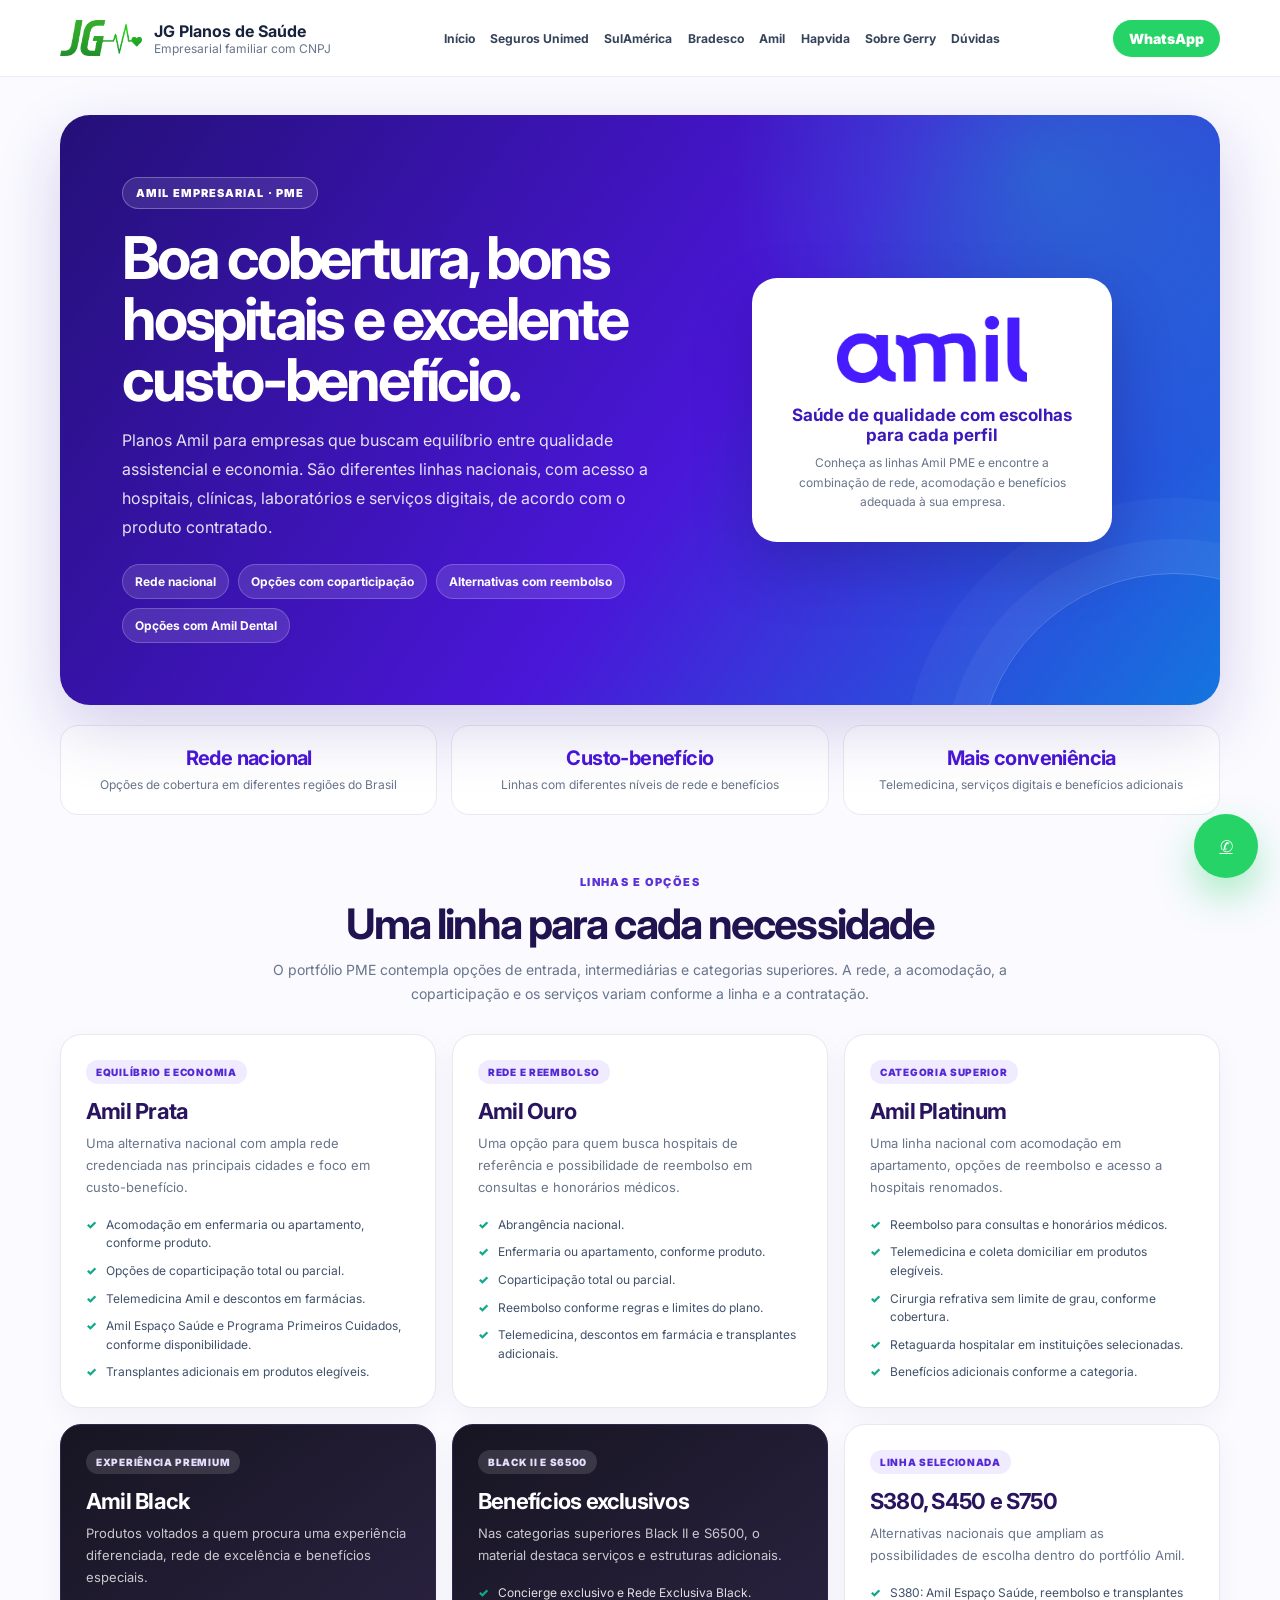
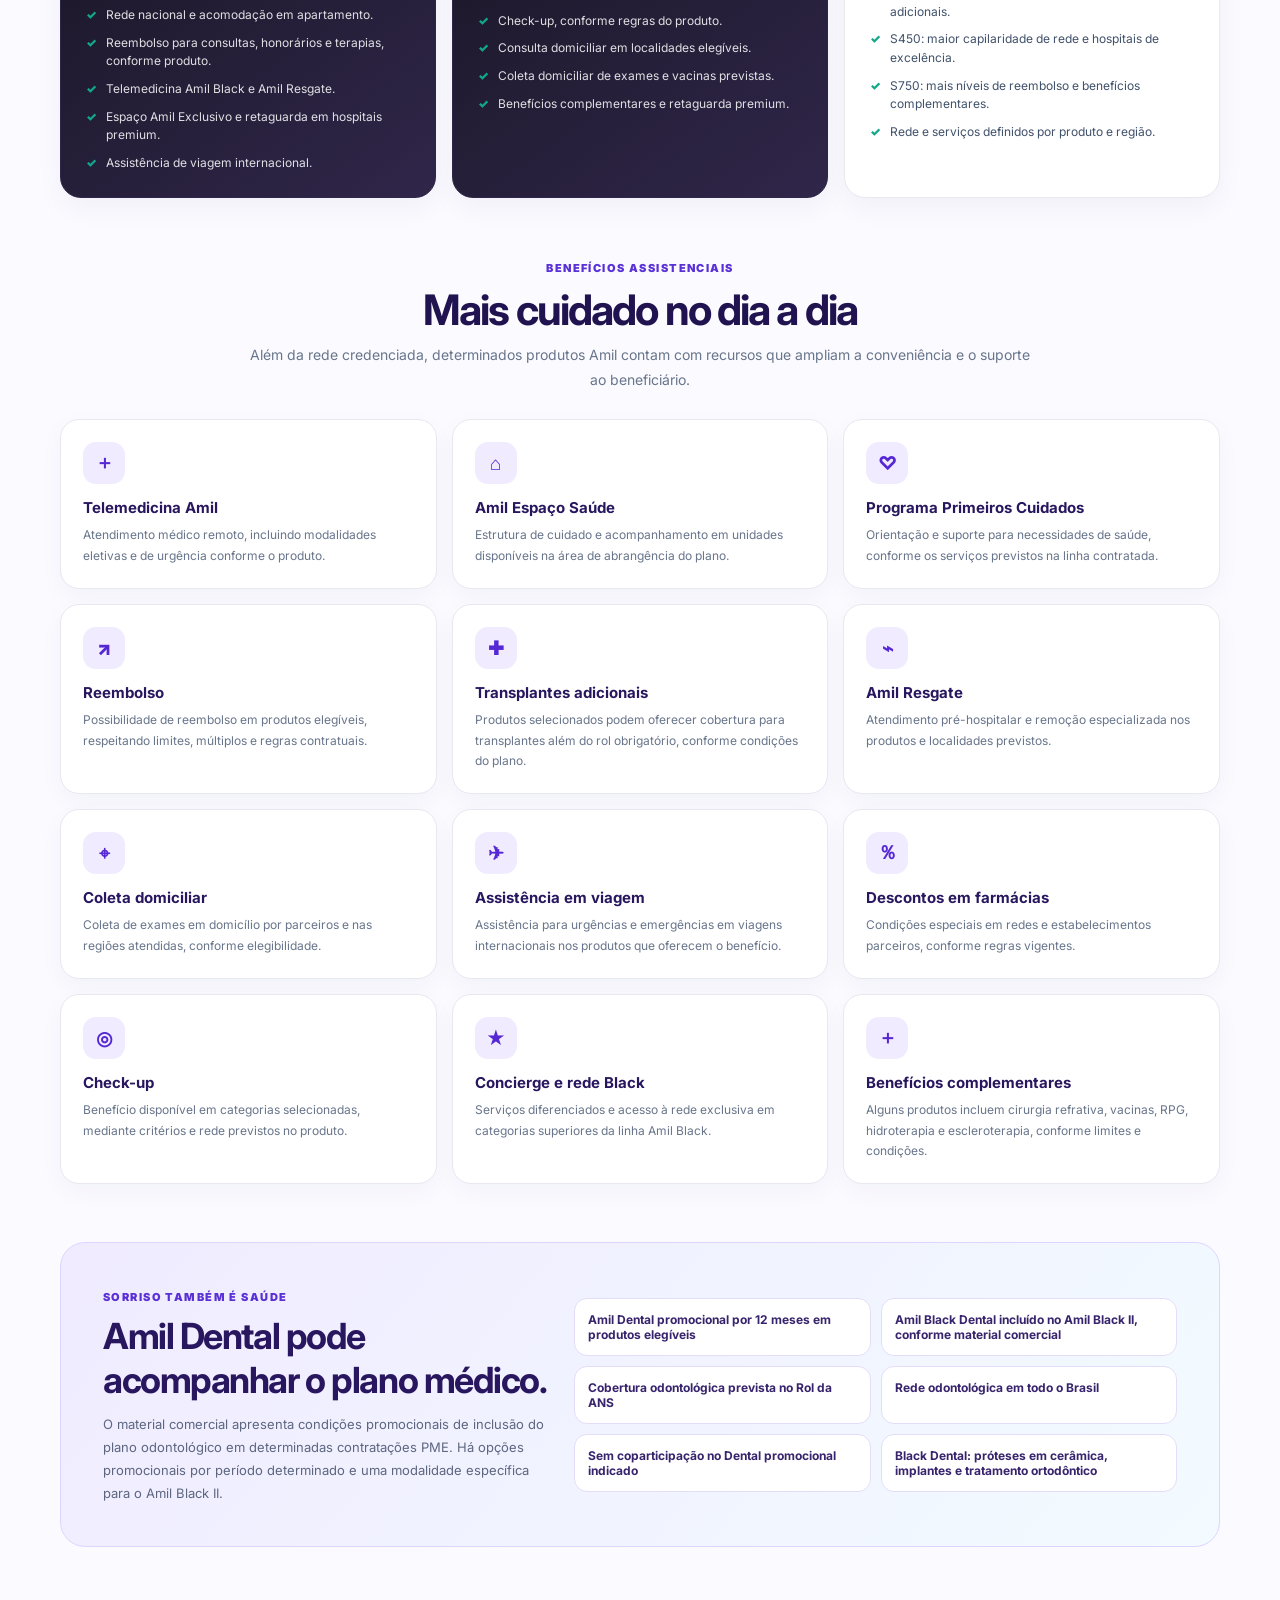
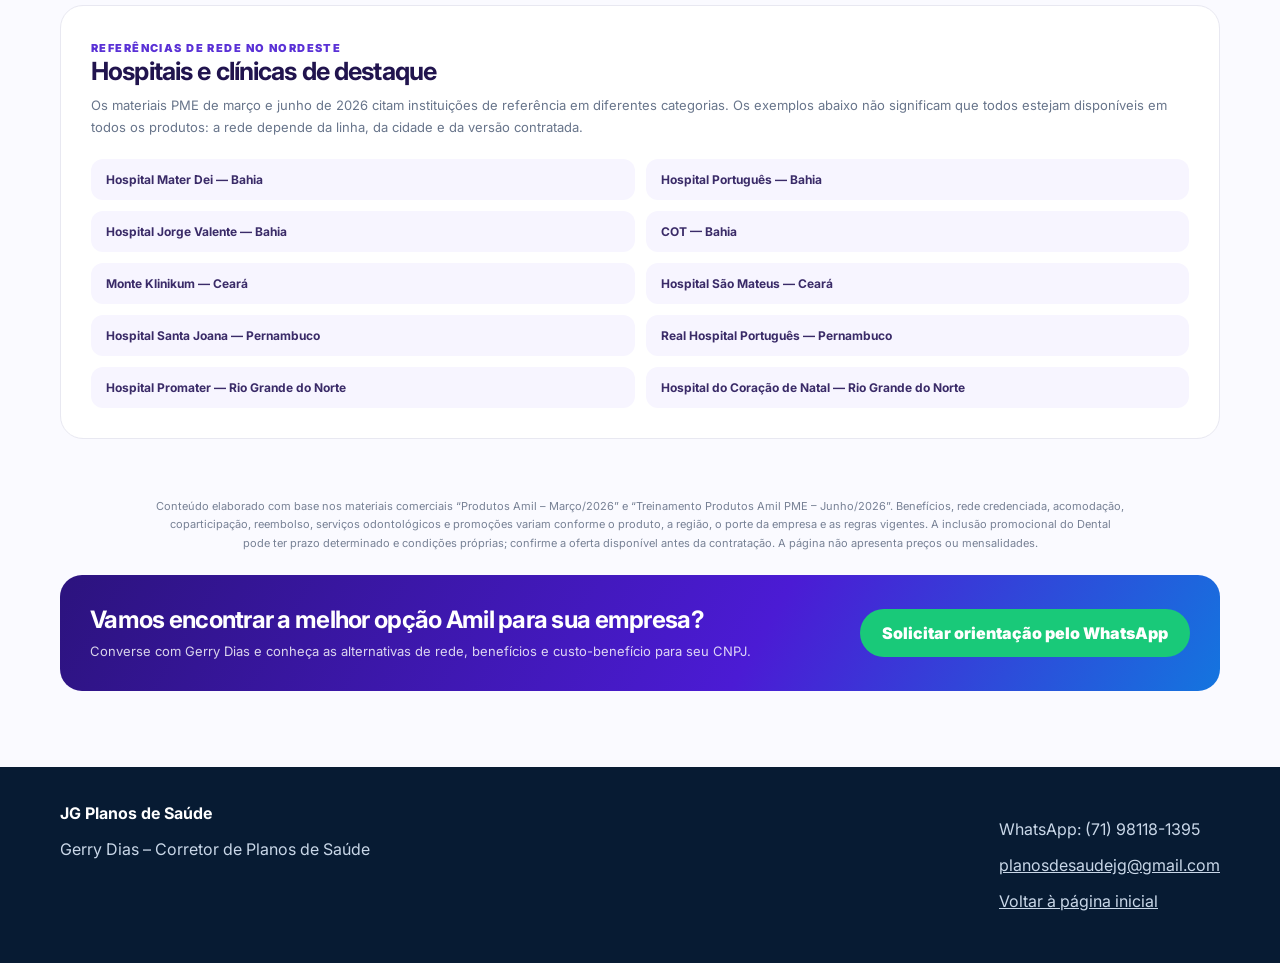
==== amil.html @ fe66cfb5 "Add files via upload" ====
<!DOCTYPE html>
<html lang="pt-BR">
<head>
<meta charset="UTF-8">
<meta name="viewport" content="width=device-width, initial-scale=1.0">
<title>Amil Empresarial | JG Planos de Saúde</title>
<meta name="description" content="Conheça os benefícios dos planos Amil empresariais: rede nacional, custo-benefício, telemedicina, reembolso, Amil Dental e opções para diferentes perfis.">
<link rel="preconnect" href="https://fonts.googleapis.com">
<link rel="preconnect" href="https://fonts.gstatic.com" crossorigin>
<link href="https://fonts.googleapis.com/css2?family=Inter:wght@400;500;600;700;800;900&display=swap" rel="stylesheet">
<link rel="stylesheet" href="style.css">
<link rel="stylesheet" href="hero-hospitais.css">
<link rel="stylesheet" href="responsive.css">
<link rel="stylesheet" href="paginas.css">
<style>
:root{--amil:#4a16d8;--amil2:#6c35ed;--amil-blue:#1475df;--amil-cyan:#10b8c7;--ink:#17233d;--muted:#68758b;--line:#e8e8f1;--soft:#f7f5ff}
body{background:#fafaff;color:var(--ink)}
.amil-page{padding:38px 0 76px}
.amil-wrap{width:min(1160px,calc(100% - 40px));margin:auto}
.amil-hero{position:relative;overflow:hidden;display:grid;grid-template-columns:1.1fr .9fr;gap:32px;align-items:center;padding:clamp(30px,5vw,62px);border-radius:30px;background:radial-gradient(circle at 85% 10%,rgba(16,184,199,.38),transparent 28%),linear-gradient(125deg,#241078 0%,#4a16d8 55%,#1475df 100%);color:#fff;box-shadow:0 24px 65px rgba(54,26,151,.19)}
.amil-hero:after{content:"";position:absolute;width:390px;height:390px;right:-150px;bottom:-260px;border:1px solid rgba(255,255,255,.22);border-radius:50%;box-shadow:0 0 0 34px rgba(255,255,255,.045),0 0 0 75px rgba(255,255,255,.03)}
.amil-kicker{display:inline-flex;padding:8px 13px;border:1px solid rgba(255,255,255,.28);border-radius:99px;background:rgba(255,255,255,.1);font-size:11px;font-weight:900;letter-spacing:.1em;text-transform:uppercase}
.amil-hero h1{max-width:680px;margin:19px 0 16px;color:#fff;font-size:clamp(36px,5vw,59px);line-height:1.03;letter-spacing:-.055em}
.amil-hero p{max-width:620px;margin:0;color:rgba(255,255,255,.87);font-size:16px;line-height:1.8}
.amil-chips{display:flex;flex-wrap:wrap;gap:9px;margin-top:23px}
.amil-chips span{padding:9px 12px;border:1px solid rgba(255,255,255,.2);border-radius:99px;background:rgba(255,255,255,.12);font-size:12px;font-weight:700}
.amil-hero-card{position:relative;z-index:1;max-width:360px;margin:auto;padding:30px;border:1px solid rgba(255,255,255,.55);border-radius:25px;background:#fff;color:var(--ink);box-shadow:0 24px 60px rgba(14,7,58,.22);text-align:center}
.amil-hero-card img{width:190px;height:80px;object-fit:contain}
.amil-hero-card strong{display:block;margin-top:12px;color:#3c18bb;font-size:17px}
.amil-hero-card small{display:block;margin-top:8px;color:var(--muted);font-size:12px;line-height:1.6}
.amil-trust{display:grid;grid-template-columns:repeat(3,1fr);gap:14px;margin:20px 0 55px}
.amil-trust article{padding:20px;border:1px solid var(--line);border-radius:18px;background:#fff;text-align:center}
.amil-trust strong{display:block;color:var(--amil);font-size:20px;letter-spacing:-.03em}
.amil-trust span{display:block;margin-top:6px;color:var(--muted);font-size:12px;line-height:1.5}
.amil-head{text-align:center;max-width:780px;margin:0 auto 27px}
.amil-eyebrow{color:#5a31d6;font-size:11px;font-weight:900;letter-spacing:.13em;text-transform:uppercase}
.amil-head h2{margin:10px 0;color:#20134f;font-size:clamp(28px,4vw,42px);line-height:1.12;letter-spacing:-.045em}
.amil-head p{margin:0;color:var(--muted);font-size:14px;line-height:1.75}
.amil-lines{display:grid;grid-template-columns:repeat(3,minmax(0,1fr));gap:16px;margin-bottom:58px}
.amil-line{padding:25px;border:1px solid var(--line);border-radius:21px;background:#fff;box-shadow:0 10px 28px rgba(35,22,92,.045)}
.amil-line.black{background:linear-gradient(145deg,#171522,#30264a);border-color:#30264a;color:#fff}
.amil-line .tag{display:inline-flex;padding:6px 10px;border-radius:99px;background:#f0ebff;color:#5429d4;font-size:10px;font-weight:900;letter-spacing:.07em;text-transform:uppercase}
.amil-line.black .tag{background:rgba(255,255,255,.13);color:#e6ddff}
.amil-line h3{margin:14px 0 8px;color:#29145f;font-size:22px;letter-spacing:-.035em}
.amil-line.black h3{color:#fff}
.amil-line p{margin:0;color:var(--muted);font-size:13px;line-height:1.7}
.amil-line.black p{color:rgba(255,255,255,.76)}
.amil-line ul{display:grid;gap:9px;margin:18px 0 0;padding:0;list-style:none}
.amil-line li{display:flex;gap:9px;color:#40516a;font-size:12px;line-height:1.55}
.amil-line.black li{color:rgba(255,255,255,.86)}
.amil-line li:before{content:"✓";color:#12a88a;font-weight:900}
.amil-benefits{display:grid;grid-template-columns:repeat(3,minmax(0,1fr));gap:15px;margin:26px 0 58px}
.amil-benefit{padding:22px;border:1px solid var(--line);border-radius:19px;background:#fff;box-shadow:0 8px 24px rgba(35,22,92,.035)}
.amil-icon{display:grid;place-items:center;width:42px;height:42px;margin-bottom:14px;border-radius:13px;background:#f0ebff;color:#5528d4;font-size:19px;font-weight:900}
.amil-benefit h3{margin:0 0 8px;color:#28165e;font-size:15px}
.amil-benefit p{margin:0;color:var(--muted);font-size:12px;line-height:1.7}
.amil-dental{display:grid;grid-template-columns:.85fr 1.15fr;gap:26px;align-items:center;margin:0 0 58px;padding:clamp(25px,4vw,42px);border:1px solid #ded5ff;border-radius:25px;background:linear-gradient(130deg,#f0ebff,#f2fbff)}
.amil-dental h2{margin:9px 0 11px;color:#28165e;font-size:clamp(26px,3.5vw,36px);letter-spacing:-.04em}
.amil-dental p{margin:0;color:#5d6680;font-size:13px;line-height:1.75}
.amil-dental-list{display:grid;grid-template-columns:repeat(2,minmax(0,1fr));gap:10px}
.amil-dental-list span{padding:13px;border:1px solid #e4ddfa;border-radius:13px;background:#fff;color:#38246d;font-size:12px;font-weight:700}
.amil-network{padding:30px;border:1px solid var(--line);border-radius:23px;background:#fff;margin-bottom:58px}
.amil-network h2{margin:0 0 8px;color:#21144e;font-size:25px;letter-spacing:-.035em}
.amil-network>p{margin:0 0 20px;color:var(--muted);font-size:13px;line-height:1.7}
.amil-hospitals{display:grid;grid-template-columns:repeat(2,minmax(0,1fr));gap:11px}
.amil-hospitals span{padding:13px 15px;border-radius:12px;background:#f7f5ff;color:#3a2b68;font-size:12px;font-weight:700}
.amil-note{max-width:970px;margin:0 auto 22px;color:#778195;font-size:11px;line-height:1.7;text-align:center}
.amil-cta{display:flex;align-items:center;justify-content:space-between;gap:22px;padding:30px;border-radius:22px;background:linear-gradient(120deg,#2c137e,#4b1bd4 60%,#1475df);color:#fff}
.amil-cta h2{margin:0 0 7px;color:#fff;font-size:24px;letter-spacing:-.03em}
.amil-cta p{margin:0;color:rgba(255,255,255,.82);font-size:13px;line-height:1.6}
.amil-cta .btn{flex:0 0 auto;background:#19c979;color:#fff}
@media(max-width:850px){.amil-hero,.amil-dental{grid-template-columns:1fr}.amil-lines{grid-template-columns:1fr 1fr}.amil-benefits{grid-template-columns:1fr 1fr}}
@media(max-width:600px){.amil-page{padding-top:22px}.amil-wrap{width:calc(100% - 28px)}.amil-hero{padding:27px 21px;border-radius:23px}.amil-hero p{font-size:14px}.amil-hero-card{padding:23px}.amil-trust{gap:8px;margin-bottom:42px}.amil-trust article{padding:14px 8px}.amil-trust strong{font-size:16px}.amil-trust span{font-size:10px}.amil-lines,.amil-benefits{grid-template-columns:1fr}.amil-line{padding:22px}.amil-dental-list,.amil-hospitals{grid-template-columns:1fr}.amil-network{padding:22px}.amil-cta{align-items:flex-start;flex-direction:column;padding:24px}.amil-cta .btn{width:100%}}
</style>
</head>
<body>
<header class="topbar"><div class="container nav">
<a class="brand" href="index.html" aria-label="JG Planos de Saúde"><img class="brand-logo-img" src="imagens/logo-jg-header.png" alt="Logomarca JG Planos de Saúde"><span><strong>JG Planos de Saúde</strong><small>Empresarial familiar com CNPJ</small></span></a>
<nav class="menu" aria-label="Menu principal"><a href="index.html">Início</a><a href="unimed.html">Seguros Unimed</a><a href="sulamerica.html">SulAmérica</a><a href="bradesco.html">Bradesco</a><a href="amil.html">Amil</a><a href="hapvida.html">Hapvida</a><a href="sobre.html">Sobre Gerry</a><a href="faq.html">Dúvidas</a>
</nav>
<a class="btn btn-whatsapp btn-small" href="https://wa.me/5571981181395?text=Ol%C3%A1%2C%20Gerry!%20Quero%20conhecer%20os%20planos%20Amil." target="_blank" rel="noopener">WhatsApp</a>
</div></header>

<main class="amil-page"><div class="amil-wrap">
<section class="amil-hero">
<div><span class="amil-kicker">Amil Empresarial · PME</span>
<h1>Boa cobertura, bons hospitais e excelente custo-benefício.</h1>
<p>Planos Amil para empresas que buscam equilíbrio entre qualidade assistencial e economia. São diferentes linhas nacionais, com acesso a hospitais, clínicas, laboratórios e serviços digitais, de acordo com o produto contratado.</p>
<div class="amil-chips"><span>Rede nacional</span><span>Opções com coparticipação</span><span>Alternativas com reembolso</span><span>Opções com Amil Dental</span></div></div>
<div class="amil-hero-card"><img src="imagens/amil.png" alt="Amil"><strong>Saúde de qualidade com escolhas para cada perfil</strong><small>Conheça as linhas Amil PME e encontre a combinação de rede, acomodação e benefícios adequada à sua empresa.</small></div>
</section>

<section class="amil-trust" aria-label="Diferenciais Amil">
<article><strong>Rede nacional</strong><span>Opções de cobertura em diferentes regiões do Brasil</span></article>
<article><strong>Custo-benefício</strong><span>Linhas com diferentes níveis de rede e benefícios</span></article>
<article><strong>Mais conveniência</strong><span>Telemedicina, serviços digitais e benefícios adicionais</span></article>
</section>

<section><div class="amil-head"><span class="amil-eyebrow">Linhas e opções</span><h2>Uma linha para cada necessidade</h2><p>O portfólio PME contempla opções de entrada, intermediárias e categorias superiores. A rede, a acomodação, a coparticipação e os serviços variam conforme a linha e a contratação.</p></div>
<div class="amil-lines">
<article class="amil-line"><span class="tag">Equilíbrio e economia</span><h3>Amil Prata</h3><p>Uma alternativa nacional com ampla rede credenciada nas principais cidades e foco em custo-benefício.</p><ul><li>Acomodação em enfermaria ou apartamento, conforme produto.</li><li>Opções de coparticipação total ou parcial.</li><li>Telemedicina Amil e descontos em farmácias.</li><li>Amil Espaço Saúde e Programa Primeiros Cuidados, conforme disponibilidade.</li><li>Transplantes adicionais em produtos elegíveis.</li></ul></article>
<article class="amil-line"><span class="tag">Rede e reembolso</span><h3>Amil Ouro</h3><p>Uma opção para quem busca hospitais de referência e possibilidade de reembolso em consultas e honorários médicos.</p><ul><li>Abrangência nacional.</li><li>Enfermaria ou apartamento, conforme produto.</li><li>Coparticipação total ou parcial.</li><li>Reembolso conforme regras e limites do plano.</li><li>Telemedicina, descontos em farmácia e transplantes adicionais.</li></ul></article>
<article class="amil-line"><span class="tag">Categoria superior</span><h3>Amil Platinum</h3><p>Uma linha nacional com acomodação em apartamento, opções de reembolso e acesso a hospitais renomados.</p><ul><li>Reembolso para consultas e honorários médicos.</li><li>Telemedicina e coleta domiciliar em produtos elegíveis.</li><li>Cirurgia refrativa sem limite de grau, conforme cobertura.</li><li>Retaguarda hospitalar em instituições selecionadas.</li><li>Benefícios adicionais conforme a categoria.</li></ul></article>
<article class="amil-line black"><span class="tag">Experiência premium</span><h3>Amil Black</h3><p>Produtos voltados a quem procura uma experiência diferenciada, rede de excelência e benefícios especiais.</p><ul><li>Rede nacional e acomodação em apartamento.</li><li>Reembolso para consultas, honorários e terapias, conforme produto.</li><li>Telemedicina Amil Black e Amil Resgate.</li><li>Espaço Amil Exclusivo e retaguarda em hospitais premium.</li><li>Assistência de viagem internacional.</li></ul></article>
<article class="amil-line black"><span class="tag">Black II e S6500</span><h3>Benefícios exclusivos</h3><p>Nas categorias superiores Black II e S6500, o material destaca serviços e estruturas adicionais.</p><ul><li>Concierge exclusivo e Rede Exclusiva Black.</li><li>Check-up, conforme regras do produto.</li><li>Consulta domiciliar em localidades elegíveis.</li><li>Coleta domiciliar de exames e vacinas previstas.</li><li>Benefícios complementares e retaguarda premium.</li></ul></article>
<article class="amil-line"><span class="tag">Linha selecionada</span><h3>S380, S450 e S750</h3><p>Alternativas nacionais que ampliam as possibilidades de escolha dentro do portfólio Amil.</p><ul><li>S380: Amil Espaço Saúde, reembolso e transplantes adicionais.</li><li>S450: maior capilaridade de rede e hospitais de excelência.</li><li>S750: mais níveis de reembolso e benefícios complementares.</li><li>Rede e serviços definidos por produto e região.</li></ul></article>
</div></section>

<section><div class="amil-head"><span class="amil-eyebrow">Benefícios assistenciais</span><h2>Mais cuidado no dia a dia</h2><p>Além da rede credenciada, determinados produtos Amil contam com recursos que ampliam a conveniência e o suporte ao beneficiário.</p></div>
<div class="amil-benefits">
<article class="amil-benefit"><div class="amil-icon">＋</div><h3>Telemedicina Amil</h3><p>Atendimento médico remoto, incluindo modalidades eletivas e de urgência conforme o produto.</p></article>
<article class="amil-benefit"><div class="amil-icon">⌂</div><h3>Amil Espaço Saúde</h3><p>Estrutura de cuidado e acompanhamento em unidades disponíveis na área de abrangência do plano.</p></article>
<article class="amil-benefit"><div class="amil-icon">♡</div><h3>Programa Primeiros Cuidados</h3><p>Orientação e suporte para necessidades de saúde, conforme os serviços previstos na linha contratada.</p></article>
<article class="amil-benefit"><div class="amil-icon">↗</div><h3>Reembolso</h3><p>Possibilidade de reembolso em produtos elegíveis, respeitando limites, múltiplos e regras contratuais.</p></article>
<article class="amil-benefit"><div class="amil-icon">✚</div><h3>Transplantes adicionais</h3><p>Produtos selecionados podem oferecer cobertura para transplantes além do rol obrigatório, conforme condições do plano.</p></article>
<article class="amil-benefit"><div class="amil-icon">⌁</div><h3>Amil Resgate</h3><p>Atendimento pré-hospitalar e remoção especializada nos produtos e localidades previstos.</p></article>
<article class="amil-benefit"><div class="amil-icon">⌖</div><h3>Coleta domiciliar</h3><p>Coleta de exames em domicílio por parceiros e nas regiões atendidas, conforme elegibilidade.</p></article>
<article class="amil-benefit"><div class="amil-icon">✈</div><h3>Assistência em viagem</h3><p>Assistência para urgências e emergências em viagens internacionais nos produtos que oferecem o benefício.</p></article>
<article class="amil-benefit"><div class="amil-icon">％</div><h3>Descontos em farmácias</h3><p>Condições especiais em redes e estabelecimentos parceiros, conforme regras vigentes.</p></article>
<article class="amil-benefit"><div class="amil-icon">◎</div><h3>Check-up</h3><p>Benefício disponível em categorias selecionadas, mediante critérios e rede previstos no produto.</p></article>
<article class="amil-benefit"><div class="amil-icon">★</div><h3>Concierge e rede Black</h3><p>Serviços diferenciados e acesso à rede exclusiva em categorias superiores da linha Amil Black.</p></article>
<article class="amil-benefit"><div class="amil-icon">＋</div><h3>Benefícios complementares</h3><p>Alguns produtos incluem cirurgia refrativa, vacinas, RPG, hidroterapia e escleroterapia, conforme limites e condições.</p></article>
</div></section>

<section class="amil-dental">
<div><span class="amil-eyebrow">Sorriso também é saúde</span><h2>Amil Dental pode acompanhar o plano médico.</h2><p>O material comercial apresenta condições promocionais de inclusão do plano odontológico em determinadas contratações PME. Há opções promocionais por período determinado e uma modalidade específica para o Amil Black II.</p></div>
<div class="amil-dental-list"><span>Amil Dental promocional por 12 meses em produtos elegíveis</span><span>Amil Black Dental incluído no Amil Black II, conforme material comercial</span><span>Cobertura odontológica prevista no Rol da ANS</span><span>Rede odontológica em todo o Brasil</span><span>Sem coparticipação no Dental promocional indicado</span><span>Black Dental: próteses em cerâmica, implantes e tratamento ortodôntico</span></div>
</section>

<section class="amil-network">
<span class="amil-eyebrow">Referências de rede no Nordeste</span><h2>Hospitais e clínicas de destaque</h2>
<p>Os materiais PME de março e junho de 2026 citam instituições de referência em diferentes categorias. Os exemplos abaixo não significam que todos estejam disponíveis em todos os produtos: a rede depende da linha, da cidade e da versão contratada.</p>
<div class="amil-hospitals">
<span>Hospital Mater Dei — Bahia</span><span>Hospital Português — Bahia</span>
<span>Hospital Jorge Valente — Bahia</span><span>COT — Bahia</span>
<span>Monte Klinikum — Ceará</span><span>Hospital São Mateus — Ceará</span>
<span>Hospital Santa Joana — Pernambuco</span><span>Real Hospital Português — Pernambuco</span>
<span>Hospital Promater — Rio Grande do Norte</span><span>Hospital do Coração de Natal — Rio Grande do Norte</span>
</div>
</section>

<p class="amil-note">Conteúdo elaborado com base nos materiais comerciais “Produtos Amil – Março/2026” e “Treinamento Produtos Amil PME – Junho/2026”. Benefícios, rede credenciada, acomodação, coparticipação, reembolso, serviços odontológicos e promoções variam conforme o produto, a região, o porte da empresa e as regras vigentes. A inclusão promocional do Dental pode ter prazo determinado e condições próprias; confirme a oferta disponível antes da contratação. A página não apresenta preços ou mensalidades.</p>

<section class="amil-cta"><div><h2>Vamos encontrar a melhor opção Amil para sua empresa?</h2><p>Converse com Gerry Dias e conheça as alternativas de rede, benefícios e custo-benefício para seu CNPJ.</p></div><a class="btn" href="https://wa.me/5571981181395?text=Ol%C3%A1%2C%20Gerry!%20Quero%20conhecer%20os%20benef%C3%ADcios%20dos%20planos%20Amil%20para%20minha%20empresa." target="_blank" rel="noopener">Solicitar orientação pelo WhatsApp</a></section>
</div></main>

<footer class="footer"><div class="container footer-grid"><div><strong>JG Planos de Saúde</strong><p>Gerry Dias – Corretor de Planos de Saúde</p></div><div><p>WhatsApp: (71) 98118-1395</p><p><a href="mailto:planosdesaudejg@gmail.com">planosdesaudejg@gmail.com</a></p><p><a href="index.html">Voltar à página inicial</a></p></div></div></footer>
<a class="floating-whatsapp" href="https://wa.me/5571981181395?text=Ol%C3%A1%2C%20Gerry!%20Quero%20conhecer%20os%20planos%20Amil." aria-label="Abrir conversa no WhatsApp"><span aria-hidden="true">✆</span></a>
</body></html>
---- style.css ----
:root{--blue:#0f4c81;--blue-dark:#07315f;--green:#25d366;--text:#102033;--muted:#627086;--soft:#f3f8fd;--gold:#d59a2a;--border:#e6edf5;--shadow:0 20px 60px rgba(9,37,71,.12)}*{box-sizing:border-box}html{scroll-behavior:smooth}body{margin:0;font-family:Inter,Arial,sans-serif;color:var(--text);background:#fff}a{color:inherit}.container{width:min(1160px,92%);margin:auto}.topbar{position:sticky;top:0;background:rgba(255,255,255,.92);backdrop-filter:blur(14px);border-bottom:1px solid var(--border);z-index:20}.nav{height:76px;display:flex;align-items:center;justify-content:space-between;gap:24px}.brand{display:flex;align-items:center;gap:12px;text-decoration:none}.brand-logo{width:44px;height:44px;border-radius:14px;background:linear-gradient(135deg,var(--blue),#1b75bb);color:white;display:grid;place-items:center;font-weight:900}.brand small{display:block;color:var(--muted);font-size:12px}.menu{display:flex;gap:22px}.menu a{text-decoration:none;color:#35445a;font-weight:700;font-size:14px}.btn{display:inline-flex;align-items:center;justify-content:center;border-radius:999px;padding:14px 22px;text-decoration:none;font-weight:900;border:0;cursor:pointer;transition:.2s}.btn:hover{transform:translateY(-2px)}.btn-small{padding:10px 16px;font-size:14px}.btn-primary{background:linear-gradient(135deg,#17b765,#0c9e54);color:white;box-shadow:0 16px 34px rgba(23,183,101,.22)}.btn-whatsapp{background:var(--green);color:#fff}.btn-outline{border:1px solid #cbd8e6;background:#fff;color:var(--blue-dark)}.btn-outline-dark{border:1px solid #cbd8e6;background:#fff;color:var(--blue-dark)}.btn-full{width:100%}.hero{position:relative;overflow:hidden;background:radial-gradient(circle at 80% 22%,rgba(15,76,129,.10),transparent 30%),radial-gradient(circle at 80% 80%,rgba(37,211,102,.10),transparent 30%),linear-gradient(135deg,#fff 0%,#f7fbff 54%,#eef7ff 100%)}.hero:after{content:"";position:absolute;right:-140px;bottom:-170px;width:520px;height:520px;border-radius:50%;background:rgba(15,76,129,.08)}.hero-grid{position:relative;z-index:2;min-height:650px;display:grid;grid-template-columns:1.05fr .95fr;align-items:center;gap:54px;padding:72px 0}.tag{display:inline-flex;padding:9px 14px;border-radius:999px;background:#eaf4ff;color:var(--blue);font-weight:900;font-size:13px;letter-spacing:.02em}.tag.light{background:#fff4d8;color:#8b5c00}.hero h1{font-size:clamp(44px,6vw,78px);line-height:.98;letter-spacing:-.06em;margin:22px 0;color:#071b33}.hero p{font-size:20px;line-height:1.7;color:#46566d;max-width:620px;margin:0 0 28px}.hero-actions{display:flex;gap:14px;flex-wrap:wrap}.proof-row{display:flex;flex-wrap:wrap;gap:10px;margin-top:28px}.proof-row span{background:#fff;border:1px solid var(--border);border-radius:999px;padding:9px 13px;font-size:13px;font-weight:800;color:#324056;box-shadow:0 10px 22px rgba(9,37,71,.05)}.hero-visual{position:relative;min-height:550px}.shape-one{position:absolute;inset:36px 10px 20px 40px;border-radius:48px;background:linear-gradient(135deg,#dff0ff,#fff);box-shadow:var(--shadow)}.photo-frame{position:absolute;right:34px;bottom:0;width:min(440px,88%);height:540px;border-radius:44px 44px 22px 22px;overflow:hidden;background:#edf4fb;border:8px solid #fff;box-shadow:0 32px 80px rgba(9,37,71,.18)}.photo-frame img{width:100%;height:100%;object-fit:cover;object-position:50% 10%;transform:scale(1.06)}.floating-card{position:absolute;background:#fff;border:1px solid var(--border);box-shadow:0 18px 44px rgba(9,37,71,.14);border-radius:999px;padding:12px 17px;font-weight:900;color:#0b376d}.card-a{right:0;top:115px}.card-b{left:24px;bottom:82px;background:#fff7df;color:#815800}.section-padding{padding:86px 0}.quote-section{padding:56px 0;background:#fff}.quote-card{display:grid;grid-template-columns:1fr .9fr;gap:40px;align-items:start;background:linear-gradient(135deg,#0f4c81,#07315f);border-radius:34px;padding:42px;box-shadow:var(--shadow);color:#fff}.quote-copy h2{font-size:clamp(32px,4vw,52px);line-height:1.05;margin:18px 0}.quote-copy p{color:#e8f2ff;font-size:17px;line-height:1.7}.logo-strip{display:grid;grid-template-columns:repeat(5,1fr);gap:10px;margin:24px 0}.logo-strip img{height:62px;width:100%;object-fit:contain;background:#fff;border-radius:16px;padding:10px}.privacy{font-size:14px!important}.form-box{background:#fff;color:var(--text);padding:28px;border-radius:26px;display:grid;gap:15px;box-shadow:0 18px 50px rgba(0,0,0,.12)}.form-box h3{margin:0 0 4px;font-size:23px}.form-box label{display:grid;gap:7px;font-weight:800;font-size:14px}.form-box small{color:#7b8798;font-weight:600}.form-box input,.form-box select,.form-box textarea{width:100%;border:1px solid #dbe4ef;border-radius:14px;padding:14px 14px;font:inherit;font-size:15px;outline:none;background:#fff}.form-box input:focus,.form-box select:focus,.form-box textarea:focus{border-color:var(--blue);box-shadow:0 0 0 4px rgba(15,76,129,.08)}.radio-group{border:1px solid #dbe4ef;border-radius:16px;padding:14px;display:flex;gap:18px;flex-wrap:wrap}.radio-group legend{font-weight:900;font-size:14px;padding:0 4px}.radio-group label{display:flex;align-items:center;gap:8px}.radio-group input{width:auto}.conditional{display:none}.conditional.active{display:block}.field-note{margin:0;color:var(--muted);font-size:13px;line-height:1.5}.alert-box{border:1px solid #cfe6ff;background:#f3f9ff;border-radius:16px;padding:15px}.alert-box p{margin:8px 0;color:#46566d}.alert-box ul{margin:8px 0 0;padding-left:20px;color:#46566d;line-height:1.55}.section-label{display:inline-flex;align-items:center;padding:8px 13px;border-radius:999px;background:#eaf4ff;color:var(--blue);font-weight:900;font-size:13px}.benefits h2,.operators h2,.about h2,.testimonials h2,.faq h2{font-size:clamp(32px,4vw,52px);line-height:1.08;margin:18px 0 28px;letter-spacing:-.04em}.benefits{text-align:center;background:#f8fbff}.cards-grid{display:grid;gap:22px}.cards-grid.four{grid-template-columns:repeat(4,1fr)}.cards-grid article{background:#fff;border:1px solid var(--border);border-radius:24px;padding:26px;text-align:left;box-shadow:0 12px 32px rgba(9,37,71,.06)}.cards-grid span{font-size:30px}.cards-grid h3{margin:18px 0 8px}.cards-grid p{color:var(--muted);line-height:1.65}.operators{text-align:center}.intro{max-width:900px;margin:0 auto 34px;color:var(--muted);font-size:17px;line-height:1.75}.operator-grid{display:grid;grid-template-columns:repeat(2,1fr);gap:22px;text-align:left}.operator-card{background:#fff;border:1px solid var(--border);border-radius:26px;padding:26px;box-shadow:0 14px 36px rgba(9,37,71,.07);position:relative;overflow:hidden}.operator-card:before{content:"";position:absolute;top:0;left:0;width:100%;height:5px;background:linear-gradient(90deg,#0fad63,#0f4c81)}.operator-card.premium:before{background:linear-gradient(90deg,#0f4c81,#092440)}.operator-card.economy:before{background:linear-gradient(90deg,#0fad63,#f0aa2a)}.op-head{display:flex;align-items:center;justify-content:space-between;gap:16px;margin-bottom:18px}.op-head img{height:54px;max-width:178px;object-fit:contain}.op-head strong{background:#eef7ff;color:#0b376d;border-radius:999px;padding:8px 12px;font-size:13px;white-space:nowrap}.operator-card h3{font-size:26px;margin:0 0 10px}.operator-card p{color:var(--muted);line-height:1.65}.operator-card ul{list-style:none;padding:0;margin:18px 0;display:grid;gap:9px}.operator-card li{background:#f8fafc;border:1px solid #e9eef6;border-radius:14px;padding:11px 13px;font-weight:800}.operator-card li:before{content:"🏥 ";}.operator-card a{display:flex;justify-content:center;text-align:center;text-decoration:none;background:#12a85b;color:#fff;border-radius:14px;padding:14px;font-weight:900}.analysis-box{margin-top:28px;border-radius:28px;background:linear-gradient(135deg,#08315e,#0f4c81);color:#fff;padding:30px;display:flex;align-items:center;justify-content:space-between;gap:30px;text-align:left}.analysis-box h3{font-size:30px;margin:0 0 10px}.analysis-box p{color:#dfeeff;margin:0;line-height:1.7}.about{background:#f8fbff}.about-grid{display:grid;grid-template-columns:.9fr 1.1fr;gap:50px;align-items:center}.about-photo{height:540px;border-radius:34px;overflow:hidden;box-shadow:var(--shadow);border:8px solid #fff}.about-photo img{width:100%;height:100%;object-fit:cover;object-position:50% 12%}.about-text p{font-size:18px;line-height:1.75;color:var(--muted)}.check-list{display:grid;gap:10px;margin-top:20px}.check-list span{background:#fff;border:1px solid var(--border);border-radius:14px;padding:13px;font-weight:900}.testimonials{text-align:center}.testimonial-grid{display:grid;grid-template-columns:repeat(3,1fr);gap:22px;text-align:left}.testimonial{background:#fff;border:1px solid var(--border);border-radius:26px;padding:24px;box-shadow:0 14px 36px rgba(9,37,71,.07);display:flex;flex-direction:column;gap:14px}.person{display:flex;gap:14px;align-items:center;border-bottom:1px solid #eef3f8;padding-bottom:14px}.person img{width:76px;height:76px;border-radius:50%;object-fit:cover;box-shadow:0 10px 24px rgba(9,37,71,.14)}.person strong{display:block}.person span,.person small{display:block;color:var(--muted);font-size:13px;margin-top:4px}.testimonial p{line-height:1.72;color:#344158;margin:0}.caption{color:#7b8798}.reference-box{margin-top:28px;background:#f8fbff;border:1px solid var(--border);border-radius:24px;padding:24px;display:flex;align-items:center;justify-content:space-between;gap:24px;text-align:left}.reference-box p{margin:8px 0 0;color:var(--muted);line-height:1.65}.faq{background:#f8fbff;text-align:center}.faq-grid{display:grid;grid-template-columns:repeat(2,1fr);gap:16px;text-align:left}.faq details{background:#fff;border:1px solid var(--border);border-radius:18px;padding:18px;box-shadow:0 10px 24px rgba(9,37,71,.05)}.faq summary{cursor:pointer;font-weight:900}.faq p{color:var(--muted);line-height:1.65}.footer{background:#071b33;color:#fff;padding:36px 0}.footer-grid{display:flex;justify-content:space-between;gap:20px}.footer p{color:#c9d7e8}.floating-whatsapp{position:fixed;right:22px;bottom:22px;width:64px;height:64px;border-radius:50%;background:#25d366;color:#fff;display:grid;place-items:center;box-shadow:0 18px 38px rgba(37,211,102,.38);z-index:30;animation:pulse 2.6s infinite}.floating-whatsapp svg{width:36px;height:36px}@keyframes pulse{0%,100%{box-shadow:0 18px 38px rgba(37,211,102,.38)}50%{box-shadow:0 18px 38px rgba(37,211,102,.38),0 0 0 12px rgba(37,211,102,.12)}}@media(max-width:980px){.menu{display:none}.hero-grid,.quote-card,.about-grid{grid-template-columns:1fr}.hero-grid{padding:54px 0}.hero-visual{min-height:470px}.photo-frame{left:50%;right:auto;transform:translateX(-50%);height:450px}.cards-grid.four,.testimonial-grid{grid-template-columns:repeat(2,1fr)}.operator-grid{grid-template-columns:1fr}.quote-card{padding:30px}.logo-strip{grid-template-columns:repeat(3,1fr)}}@media(max-width:640px){.nav{height:68px}.brand small,.btn-small{display:none}.hero h1{font-size:40px}.hero p{font-size:17px}.hero-actions .btn{width:100%}.hero-visual{min-height:400px}.photo-frame{height:390px;width:92%;border-radius:30px}.floating-card{display:none}.cards-grid.four,.testimonial-grid,.faq-grid{grid-template-columns:1fr}.logo-strip{grid-template-columns:repeat(2,1fr)}.op-head{align-items:flex-start;flex-direction:column}.analysis-box,.reference-box,.footer-grid{display:block}.analysis-box .btn,.reference-box .btn{width:100%;margin-top:18px}.quote-card{border-radius:24px;padding:22px}.section-padding{padding:64px 0}.about-photo{height:420px}.floating-whatsapp{right:14px;bottom:14px;width:58px;height:58px}}
---- hero-hospitais.css ----
.brand-logo-img {
  display: block;
  width: 82px;
  height: 48px;
  object-fit: contain;
}

.tables-disclaimer {
  max-width: 850px;
  margin: -16px auto 30px;
  color: #64748b;
  font-size: 13px;
  line-height: 1.55;
  text-align: center;
}

.hero-grid {
  grid-template-columns: .92fr 1.08fr;
  gap: 48px;
}

.hero h1 {
  font-size: clamp(42px, 5vw, 64px);
  line-height: 1.02;
}

.hero .hero-identity {
  margin: 22px 0 0;
  color: #607086;
  font-size: 13px;
  line-height: 1.55;
}

.hero-identity strong { color: var(--blue); }

.hospitals-hero {
  display: flex;
  flex-direction: column;
  justify-content: center;
}

.hospital-montage {
  display: grid;
  grid-template-columns: repeat(3, minmax(0, 1fr));
  height: 430px;
  padding: 10px;
  gap: 9px;
  border-radius: 34px;
  background: #fff;
  box-shadow: 0 30px 80px rgba(9, 37, 71, .18);
  transform: rotate(1deg);
}

.hospital-tile {
  position: relative;
  min-width: 0;
  margin: 0;
  overflow: hidden;
  border-radius: 24px;
  background: #dfeaf4;
}

.hospital-tile img {
  width: 100%;
  height: 100%;
  object-fit: cover;
  transition: transform .35s ease;
}

.hospital-tile:nth-child(1) img { object-position: 54% 50%; }
.hospital-tile:nth-child(2) img { object-position: 48% 50%; }
.hospital-tile:nth-child(3) img { object-position: 52% 50%; }
.hospital-tile:hover img { transform: scale(1.035); }

.hospital-tile::after {
  content: "";
  position: absolute;
  inset: 48% 0 0;
  background: linear-gradient(transparent, rgba(3, 20, 38, .86));
}

.hospital-tile figcaption {
  position: absolute;
  z-index: 2;
  left: 14px;
  right: 14px;
  bottom: 16px;
  color: #fff;
  font-size: 14px;
  line-height: 1.25;
  font-weight: 900;
  text-align: center;
  text-shadow: 0 2px 8px rgba(0, 0, 0, .38);
}

.hero .network-disclaimer {
  max-width: 570px;
  margin: 16px auto 0;
  padding: 0 18px;
  color: #64748b;
  font-size: 12px;
  line-height: 1.5;
  text-align: center;
}

@media (max-width: 980px) {
  .hospital-montage { height: 430px; transform: none; }
}

@media (max-width: 640px) {
  .brand-logo-img { width: 66px; height: 40px; }
  .tables-disclaimer { margin-top: -14px; font-size: 12px; }
  .hero-visual.hospitals-hero { min-height: 0; }
  .hospital-montage {
    height: auto;
    grid-template-columns: 1fr;
    padding: 8px;
    border-radius: 26px;
  }
  .hospital-tile { height: 180px; border-radius: 19px; }
  .hospital-tile figcaption { bottom: 13px; }
}
---- responsive.css ----
/* Responsive refinements for phones and tablets. */
html,
body {
  max-width: 100%;
  overflow-x: hidden;
}

body { min-width: 320px; }
img,
svg { max-width: 100%; }

.container {
  width: min(1160px, calc(100% - 40px));
  min-width: 0;
}

.operator-grid,
.operator-grid > article,
.hero-grid > *,
.quote-card > *,
.about-grid > *,
.hapvida-comparison,
.unimed-comparison,
.amil-comparison,
.sulamerica-comparison,
.bradesco-comparison,
.promedica-comparison {
  min-width: 0;
  max-width: 100%;
}

.hapvida-table-wrap {
  width: 100%;
  max-width: 100%;
  overscroll-behavior-inline: contain;
  scrollbar-width: thin;
  scrollbar-color: #94a3b8 #eef2f7;
}

.hapvida-table-wrap::-webkit-scrollbar { height: 9px; }
.hapvida-table-wrap::-webkit-scrollbar-track { background: #eef2f7; }
.hapvida-table-wrap::-webkit-scrollbar-thumb {
  border: 2px solid #eef2f7;
  border-radius: 999px;
  background: #94a3b8;
}

.hapvida-table th:first-child,
.hapvida-table td:first-child {
  position: sticky;
  left: 0;
  z-index: 1;
  background: #fff;
  box-shadow: 8px 0 14px -12px rgba(15, 23, 42, .55);
}

.hapvida-table thead th:first-child { z-index: 2; }
.sulamerica-table thead th:first-child { background: #eaf1ff; }
.bradesco-table thead th:first-child { background: #fff0f2; }
.amil-table thead th:first-child { background: #f3e8ff; }
.unimed-table thead th:first-child { background: #eaf4ff; }
.promedica-table thead th:first-child { background: #f1f5f9; }

@media (max-width: 1024px) {
  .amil-network,
  .amil-copay-grid,
  .unimed-network,
  .copay-grid,
  .sulamerica-network,
  .sulamerica-copay-grid,
  .bradesco-network,
  .bradesco-copay-grid,
  .promedica-network,
  .promedica-copay-grid {
    grid-template-columns: repeat(2, minmax(0, 1fr));
  }
}

@media (max-width: 980px) {
  .hero-grid { gap: 36px; padding: 48px 0; }
  .hero-text { text-align: center; }
  .hero-actions,
  .proof-row { justify-content: center; }
  .cards-grid.four,
  .testimonial-grid { grid-template-columns: repeat(2, minmax(0, 1fr)); }
  .operator-grid { grid-template-columns: minmax(0, 1fr); }
  .logo-strip { grid-template-columns: repeat(3, minmax(0, 1fr)); }
  .hospitals-hero { width: 100%; }
  .hospital-montage { height: 390px; transform: none; }
}

@media (min-width: 641px) and (max-width: 820px) {
  .hospital-montage {
    height: auto;
    grid-template-columns: 1fr;
  }
  .hospital-tile { height: 220px; }
}

@media (max-width: 720px) {
  .hapvida-title,
  .unimed-title,
  .amil-title,
  .sulamerica-title,
  .bradesco-title,
  .promedica-title {
    align-items: flex-start;
    flex-direction: column;
    gap: 12px;
  }

  .hapvida-hospitals,
  .unimed-network,
  .copay-grid,
  .amil-network,
  .amil-copay-grid,
  .sulamerica-network,
  .sulamerica-copay-grid,
  .bradesco-network,
  .bradesco-copay-grid,
  .promedica-network,
  .promedica-copay-grid {
    grid-template-columns: minmax(0, 1fr);
  }

  .hapvida-comparison,
  .unimed-comparison,
  .amil-comparison,
  .sulamerica-comparison,
  .bradesco-comparison,
  .promedica-comparison {
    padding: 18px 12px;
    border-radius: 20px;
  }

  .hapvida-table-wrap::before {
    content: "Deslize para o lado para ver todos os planos →";
    position: sticky;
    left: 0;
    display: block;
    width: 100%;
    padding: 10px 12px;
    background: #f8fafc;
    color: #64748b;
    font-size: .73rem;
    font-weight: 800;
  }

  .hapvida-table { font-size: .82rem; }
  .hapvida-table th,
  .hapvida-table td {
    padding: 11px 12px;
    white-space: nowrap;
  }

  .plan-subtitle { white-space: normal; }
  .tables-heading {
    font-size: clamp(28px, 8.5vw, 40px);
    line-height: 1.08;
    letter-spacing: .03em;
    overflow-wrap: anywhere;
  }
  .tables-disclaimer { margin-top: -12px; }
  .minimum-lives { white-space: normal; }
  .hapvida-cta {
    display: flex;
    width: 100%;
    justify-content: center;
    text-align: center;
  }
  .final-cta-card { padding: 26px 17px; border-radius: 24px; }
  .final-cta-button { min-height: 84px; padding: 15px; }
  .form-callout { padding: 18px 15px; }
  .testimonial { padding: 24px 18px; }
}

@media (max-width: 640px) {
  .container { width: min(1160px, calc(100% - 28px)); }
  .nav { gap: 10px; }
  .brand { min-width: 0; gap: 7px; }
  .brand span { min-width: 0; }
  .brand strong { display: block; font-size: 13px; line-height: 1.15; }
  .brand small { display: none; }
  .btn-small {
    display: inline-flex;
    flex: 0 0 auto;
    padding: 9px 12px;
    font-size: 12px;
  }
  .hero-grid { padding: 38px 0 34px; gap: 28px; }
  .hero h1 {
    font-size: clamp(34px, 10vw, 42px);
    line-height: 1.02;
    letter-spacing: -.045em;
  }
  .hero p { font-size: 16px; line-height: 1.6; }
  .hero-actions .btn { padding: 14px 16px; }
  .hospital-tile { height: 160px; }
  .hero .network-disclaimer { padding: 0 6px; }
  .cards-grid.four,
  .testimonial-grid,
  .faq-grid { grid-template-columns: minmax(0, 1fr); }
  .quote-card { padding: 18px; }
  .form-box { padding: 20px 16px; }
  .section-padding { padding: 54px 0; }
  .cards-grid article,
  .operator-card,
  .testimonial { padding: 20px; }
}

@media (max-width: 420px) {
  .hapvida-table { min-width: 640px; }
  .amil-table { min-width: 900px; }
  .unimed-table { min-width: 800px; }
  .sulamerica-table { min-width: 820px; }
  .bradesco-table,
  .promedica-table { min-width: 690px; }
  .hapvida-badge,
  .unimed-badge,
  .amil-badge,
  .sulamerica-badge,
  .bradesco-badge,
  .promedica-badge {
    max-width: 100%;
    white-space: normal;
    line-height: 1.3;
  }
}

@media (max-width: 380px) {
  .container { width: min(1160px, calc(100% - 22px)); }
  .brand-logo-img { width: 54px; }
  .brand strong { font-size: 12px; }
  .btn-small { padding: 8px 10px; font-size: 11px; }
  .hero h1 { font-size: 32px; }
  .quote-card { padding: 15px; }
  .form-box { padding: 18px 13px; }
}
---- paginas.css ----
/* Navegação compartilhada das páginas internas */
.nav{height:auto;min-height:76px;padding-top:10px;padding-bottom:10px;gap:16px}
.menu{display:flex;align-items:center;justify-content:center;gap:clamp(8px,1.2vw,17px);flex:1;min-width:0}
.menu a{font-size:clamp(11px,.95vw,13px);white-space:nowrap}
.tables-heading{color:#071b33;text-align:center;font-size:clamp(32px,4.5vw,54px);line-height:1.08;margin:18px 0 22px;letter-spacing:-.04em}
.operators .intro{margin-bottom:32px}
.operators .operator-grid{grid-template-columns:1fr;max-width:1000px;margin:0 auto}
.operators .operator-grid>article{width:100%;min-width:0}
.operators .analysis-box{max-width:1000px;margin-left:auto;margin-right:auto}
@media(max-width:980px){.nav{flex-wrap:wrap}.menu{display:flex;order:3;flex:0 0 100%;justify-content:flex-start;overflow-x:auto;white-space:nowrap;padding:8px 0 5px;scrollbar-width:thin}.menu a{font-size:13px}.nav>.btn-small{display:inline-flex}}
@media(max-width:640px){.nav{gap:8px}.menu{gap:16px}.nav>.btn-small{display:inline-flex;padding:8px 11px;font-size:11px}.brand-logo-img{width:58px;height:40px}.brand strong{font-size:12px}.operators.section-padding{padding-top:42px}.operators .operator-grid{gap:16px}}
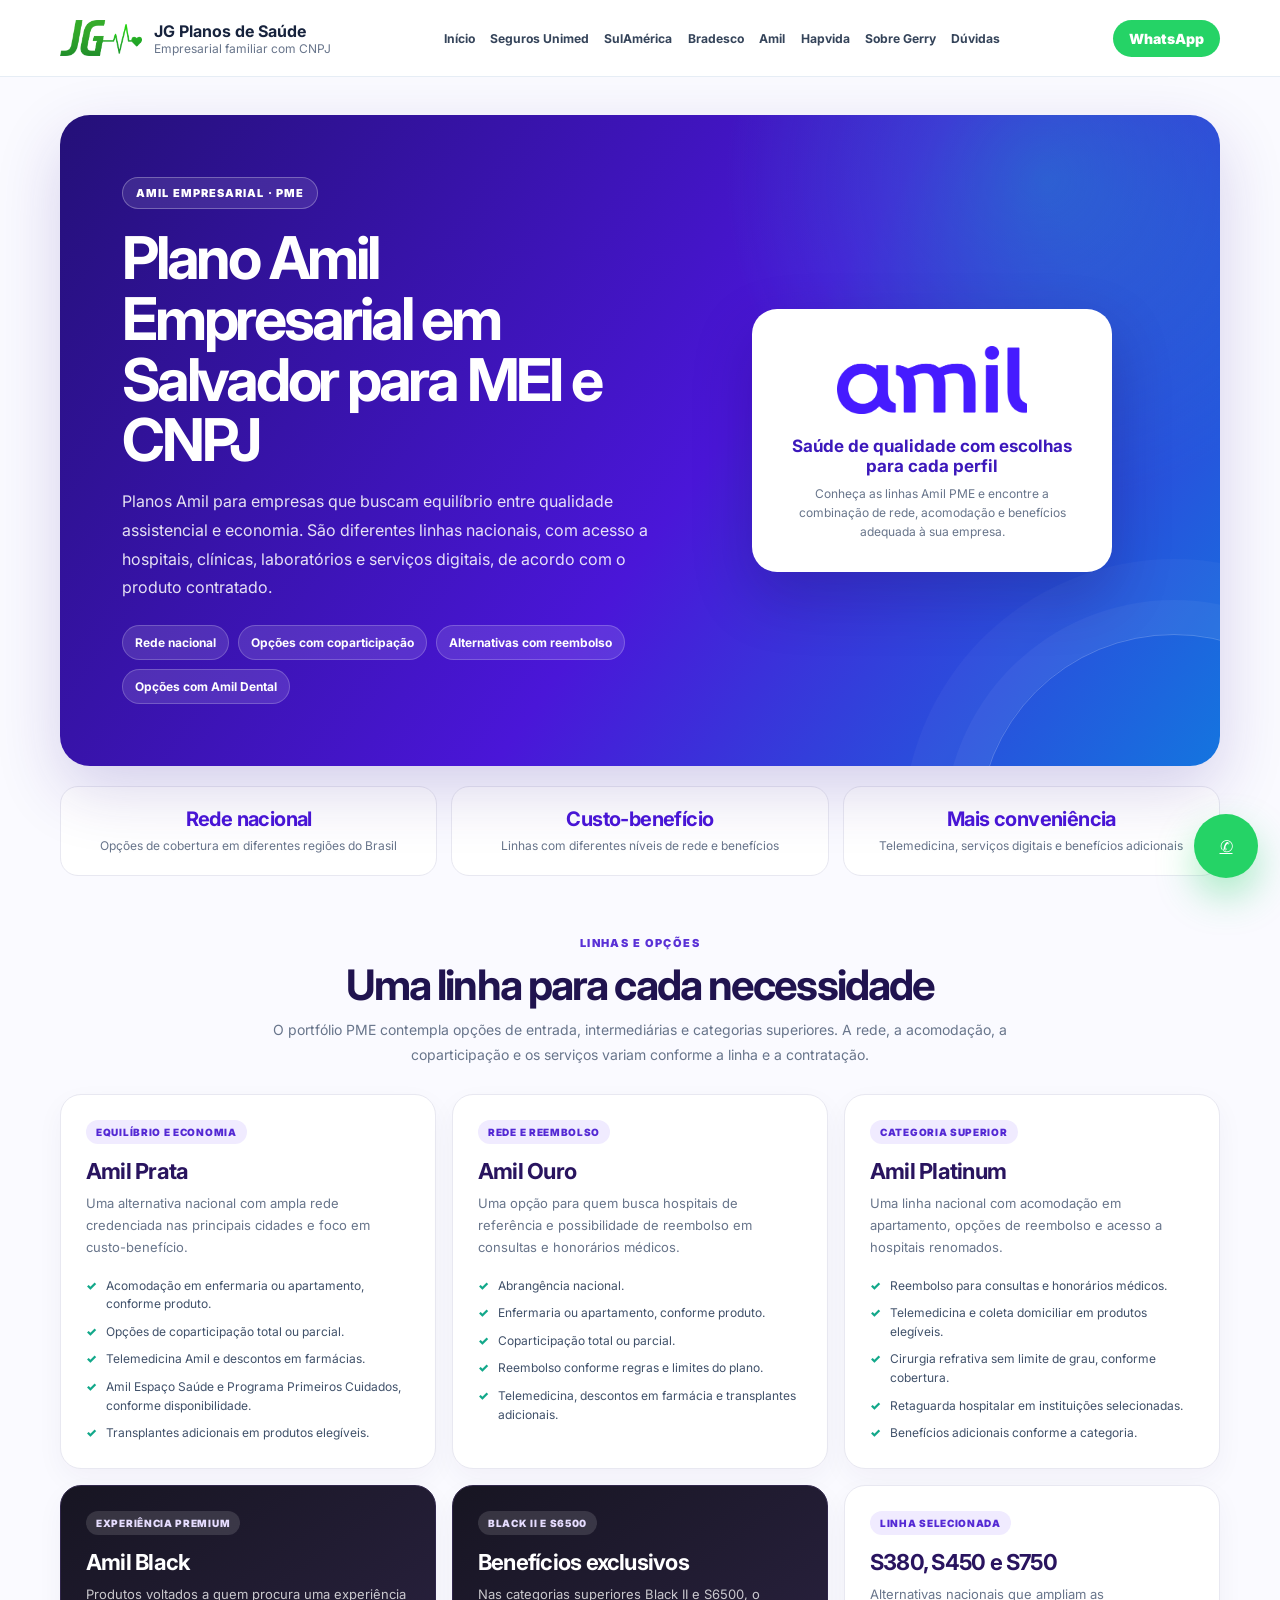
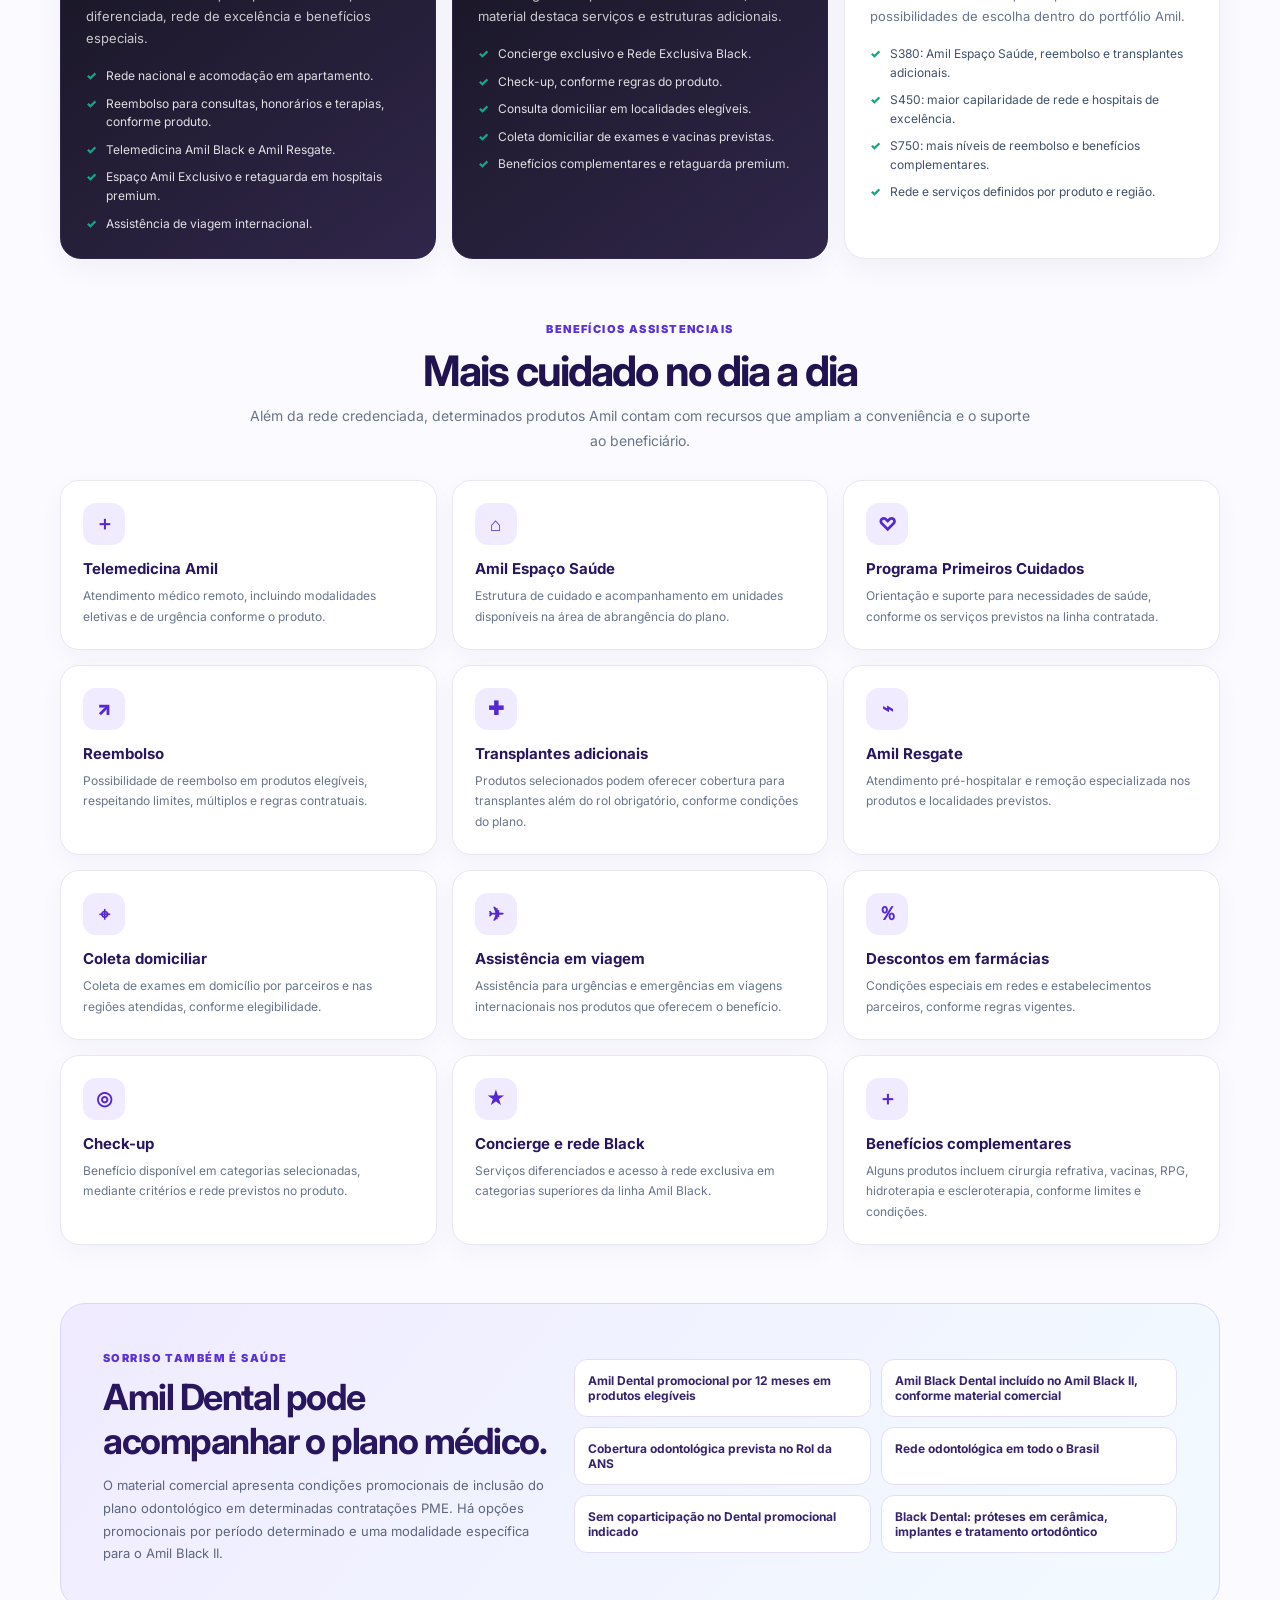
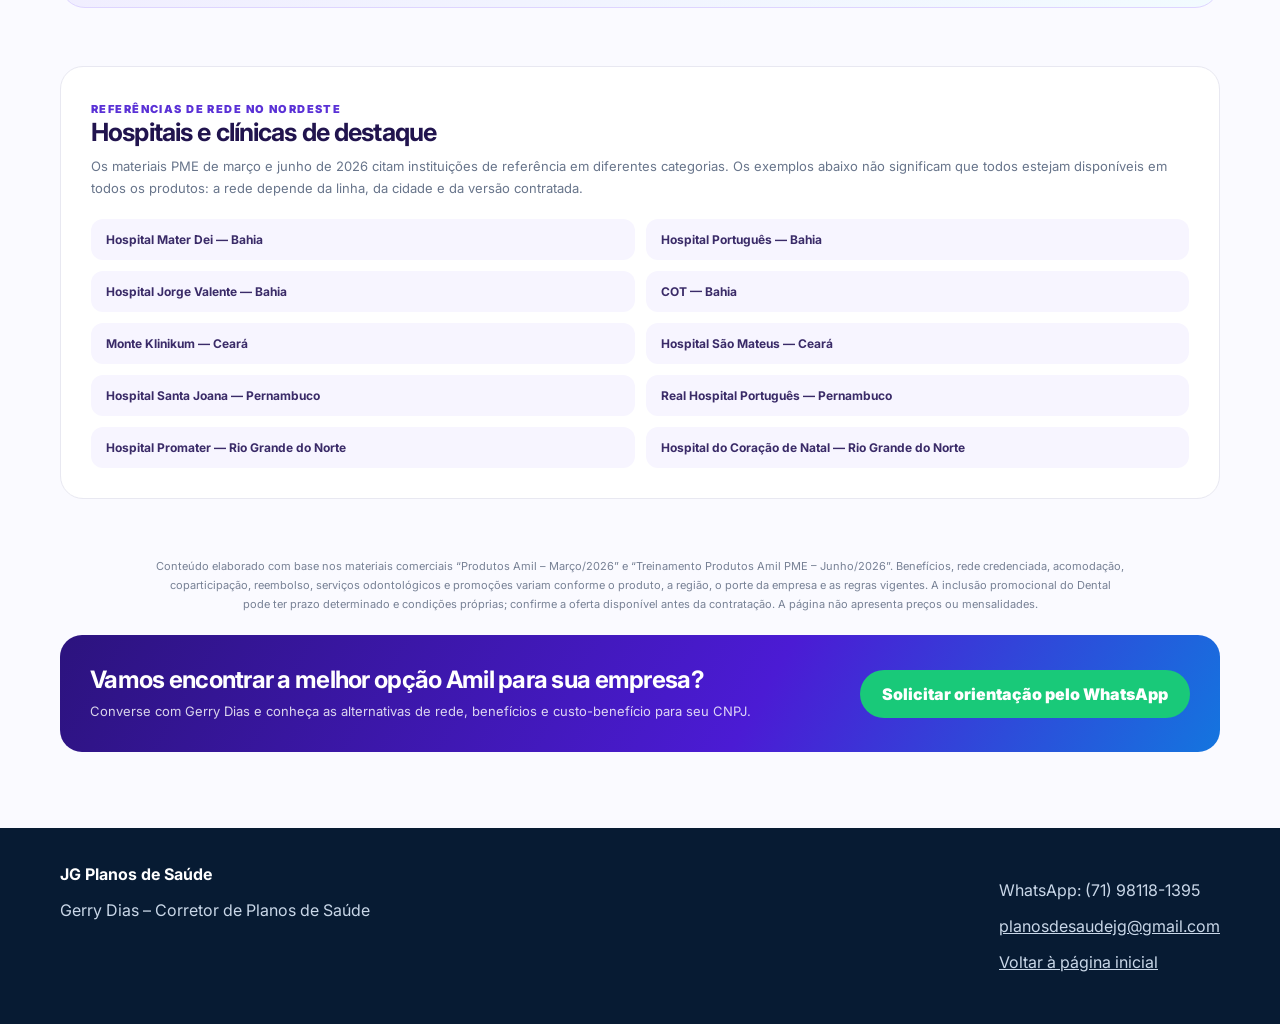
==== commit 87731372: "SEO: otimiza página amil para buscas locais e empresariais" ====
--- a/amil.html
+++ b/amil.html
@@ -3,8 +3,17 @@
 <head>
 <meta charset="UTF-8">
 <meta name="viewport" content="width=device-width, initial-scale=1.0">
-<title>Amil Empresarial | JG Planos de Saúde</title>
-<meta name="description" content="Conheça os benefícios dos planos Amil empresariais: rede nacional, custo-benefício, telemedicina, reembolso, Amil Dental e opções para diferentes perfis.">
+<title>Plano Amil Empresarial em Salvador | JG Planos</title>
+<meta name="description" content="Conheça opções de plano Amil empresarial para MEI e CNPJ em Salvador e região metropolitana. Veja benefícios, rede credenciada e condições por produto. Solicite uma cotação.">
+<link rel="canonical" href="https://jgplanosdesaude.com.br/amil.html">
+<meta property="og:locale" content="pt_BR">
+<meta property="og:type" content="website">
+<meta property="og:site_name" content="JG Planos de Saúde">
+<meta property="og:title" content="Plano Amil Empresarial em Salvador | JG Planos">
+<meta property="og:description" content="Conheça opções de plano Amil empresarial para MEI e CNPJ em Salvador e região metropolitana. Veja benefícios, rede credenciada e condições por produto. Solicite uma cotação.">
+<meta property="og:url" content="https://jgplanosdesaude.com.br/amil.html">
+<meta name="twitter:card" content="summary">
+
 <link rel="preconnect" href="https://fonts.googleapis.com">
 <link rel="preconnect" href="https://fonts.gstatic.com" crossorigin>
 <link href="https://fonts.googleapis.com/css2?family=Inter:wght@400;500;600;700;800;900&display=swap" rel="stylesheet">
@@ -84,7 +93,7 @@
 <main class="amil-page"><div class="amil-wrap">
 <section class="amil-hero">
 <div><span class="amil-kicker">Amil Empresarial · PME</span>
-<h1>Boa cobertura, bons hospitais e excelente custo-benefício.</h1>
+<h1>Plano Amil Empresarial em Salvador para MEI e CNPJ</h1>
 <p>Planos Amil para empresas que buscam equilíbrio entre qualidade assistencial e economia. São diferentes linhas nacionais, com acesso a hospitais, clínicas, laboratórios e serviços digitais, de acordo com o produto contratado.</p>
 <div class="amil-chips"><span>Rede nacional</span><span>Opções com coparticipação</span><span>Alternativas com reembolso</span><span>Opções com Amil Dental</span></div></div>
 <div class="amil-hero-card"><img src="imagens/amil.png" alt="Amil"><strong>Saúde de qualidade com escolhas para cada perfil</strong><small>Conheça as linhas Amil PME e encontre a combinação de rede, acomodação e benefícios adequada à sua empresa.</small></div>
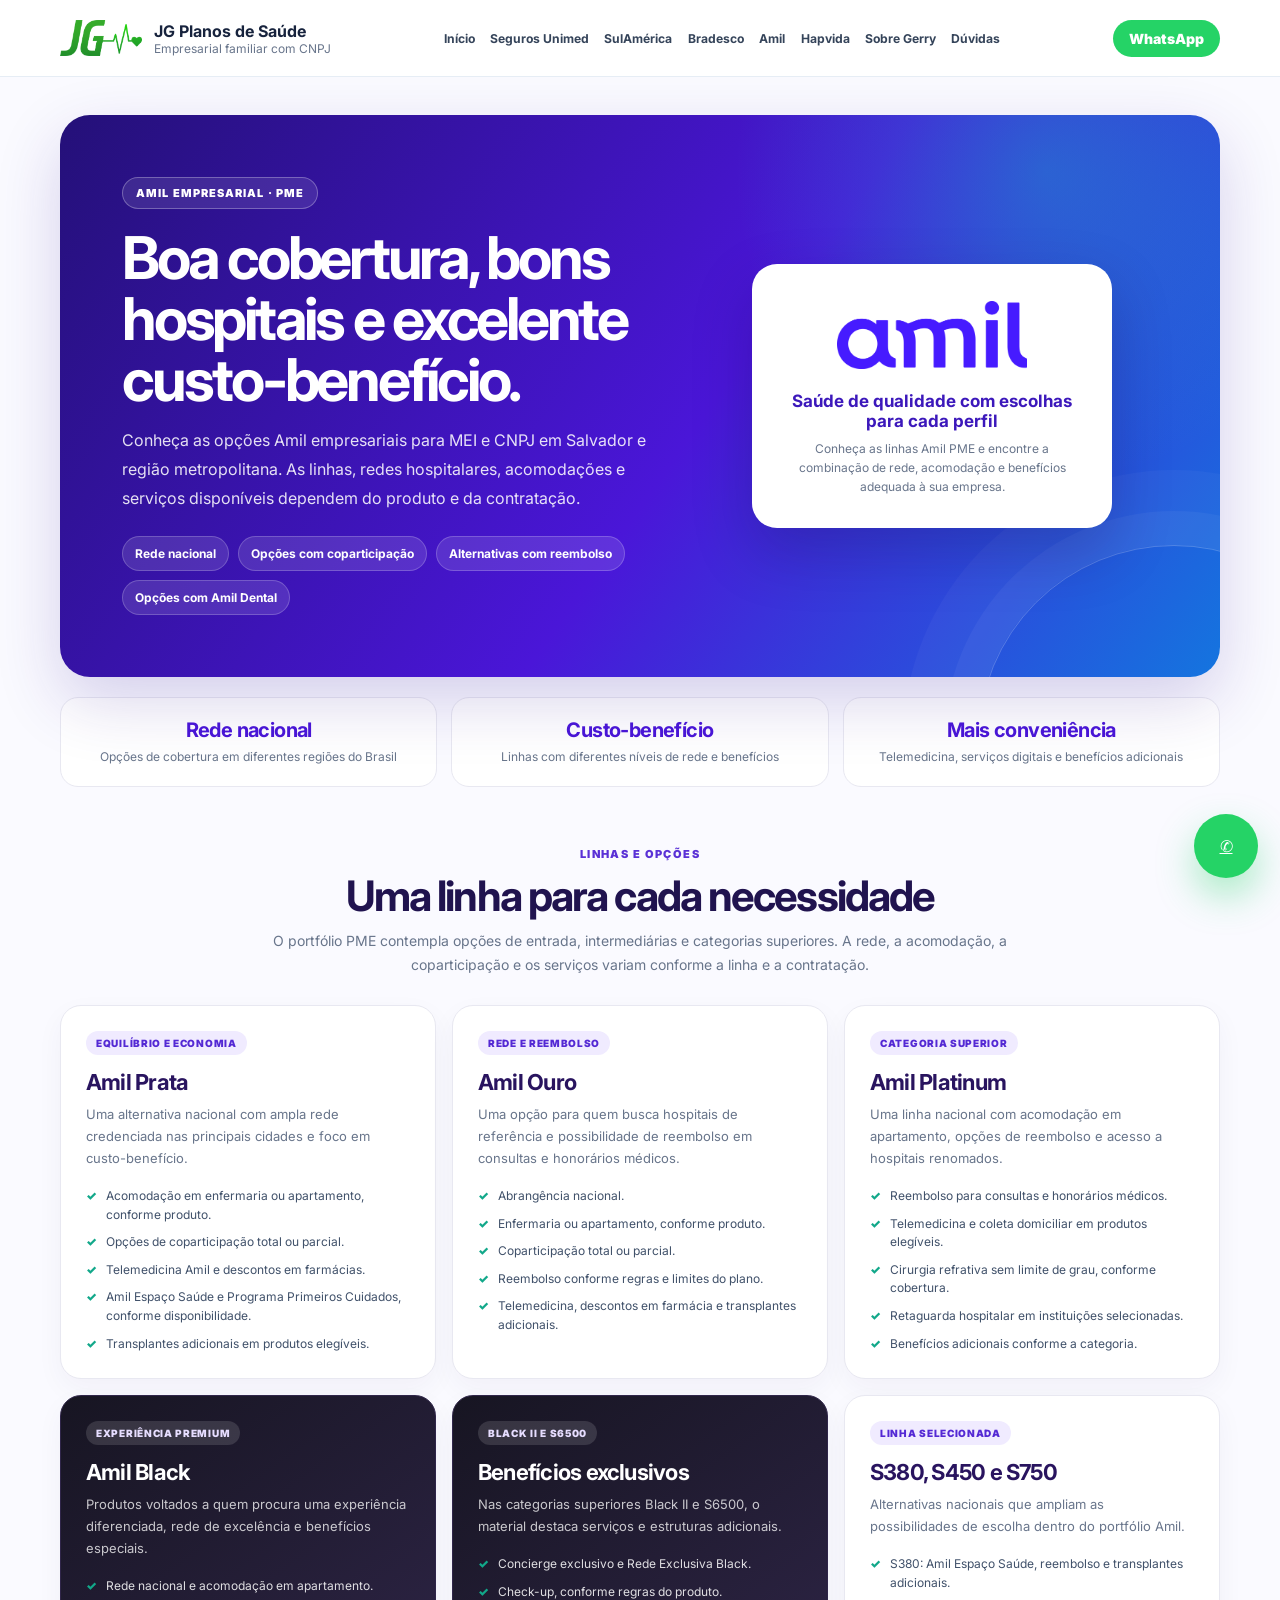
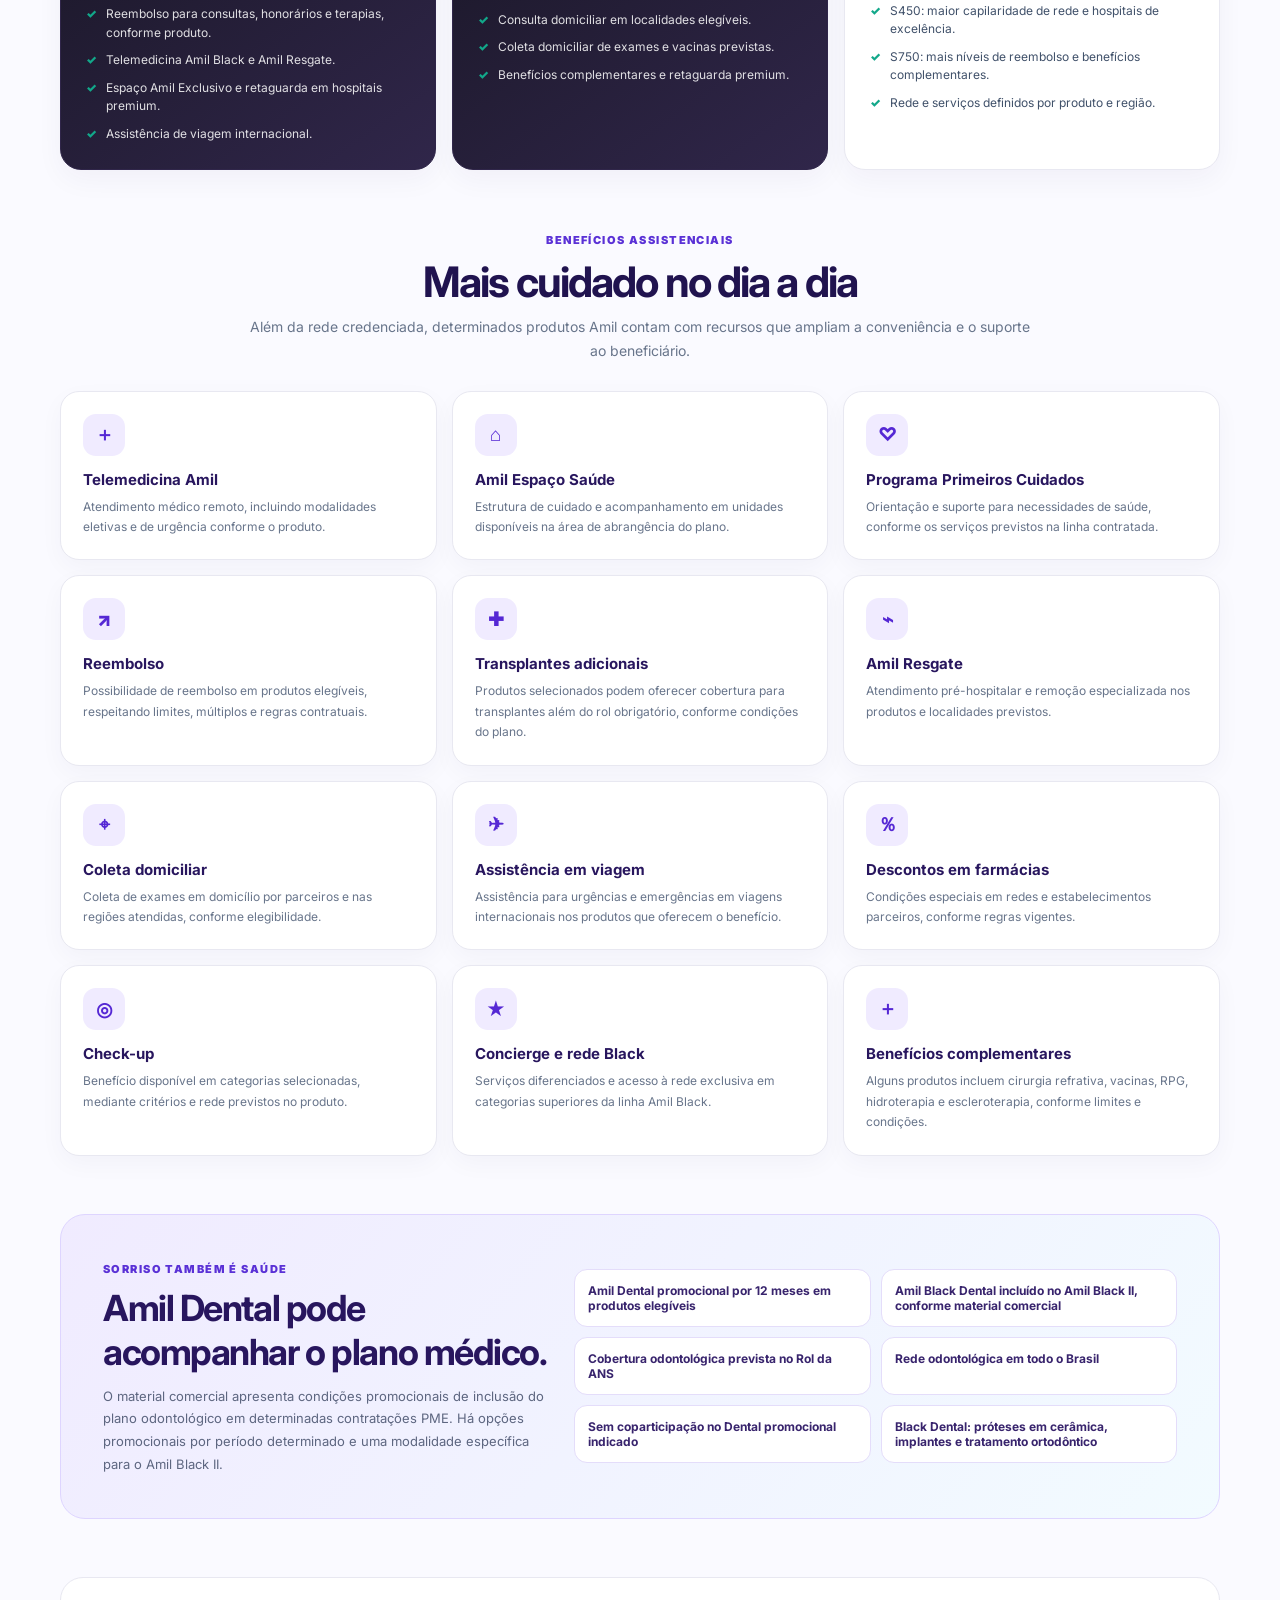
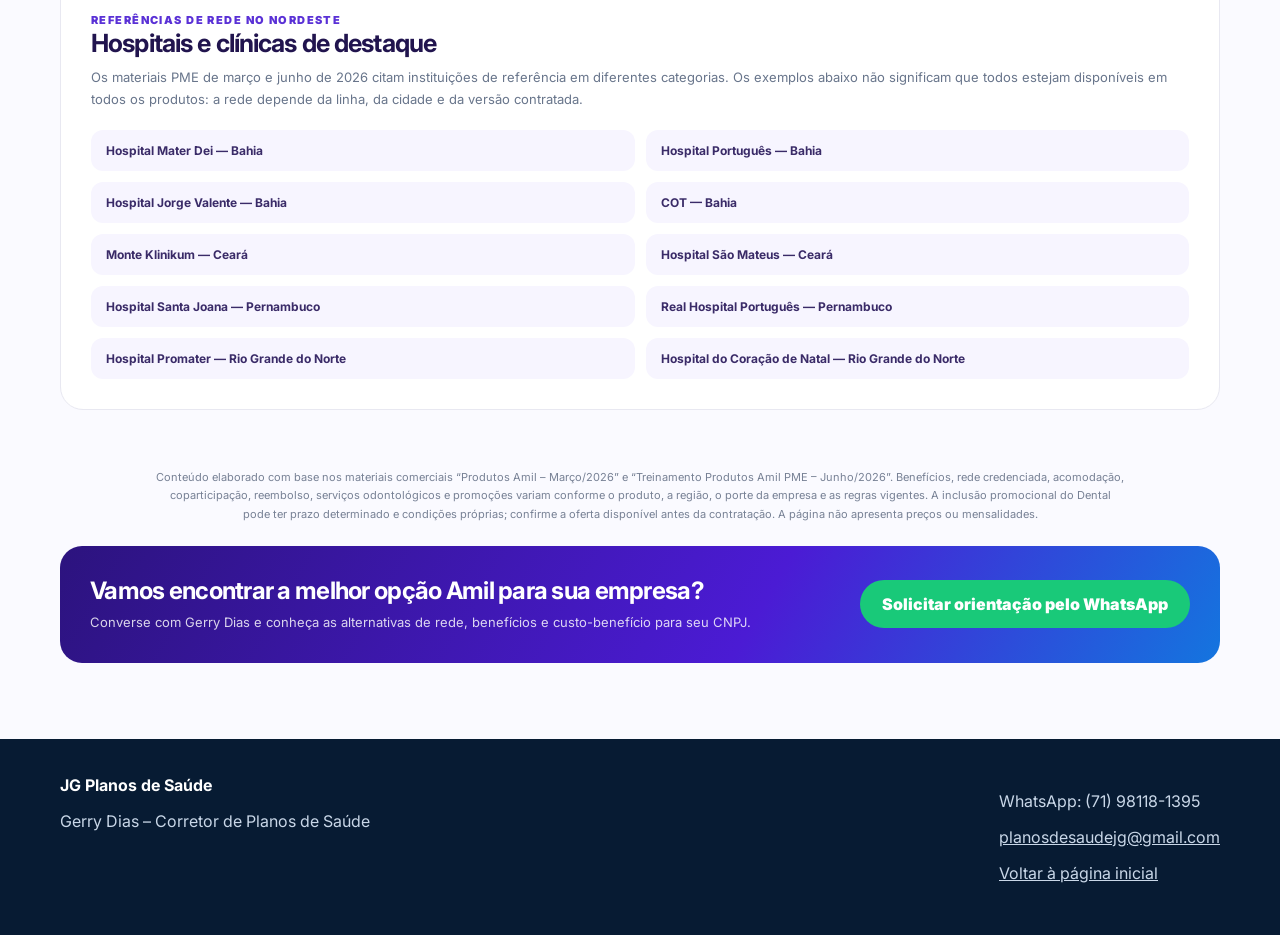
==== commit d9c7fa48: "SEO local Salvador: otimiza amil.html" ====
--- a/amil.html
+++ b/amil.html
@@ -3,17 +3,17 @@
 <head>
 <meta charset="UTF-8">
 <meta name="viewport" content="width=device-width, initial-scale=1.0">
-<title>Plano Amil Empresarial em Salvador | JG Planos</title>
-<meta name="description" content="Conheça opções de plano Amil empresarial para MEI e CNPJ em Salvador e região metropolitana. Veja benefícios, rede credenciada e condições por produto. Solicite uma cotação.">
+<title>Amil Empresarial em Salvador | JG Planos de Saúde</title>
+<meta name="description" content="Conheça opções Amil empresariais para MEI e CNPJ em Salvador e região metropolitana. Consulte benefícios, rede e condições de contratação com Gerry Dias.">
 <link rel="canonical" href="https://jgplanosdesaude.com.br/amil.html">
 <meta property="og:locale" content="pt_BR">
 <meta property="og:type" content="website">
 <meta property="og:site_name" content="JG Planos de Saúde">
-<meta property="og:title" content="Plano Amil Empresarial em Salvador | JG Planos">
-<meta property="og:description" content="Conheça opções de plano Amil empresarial para MEI e CNPJ em Salvador e região metropolitana. Veja benefícios, rede credenciada e condições por produto. Solicite uma cotação.">
+<meta property="og:title" content="Amil Empresarial em Salvador | JG Planos de Saúde">
+<meta property="og:description" content="Conheça opções Amil empresariais para MEI e CNPJ em Salvador e região metropolitana. Consulte benefícios, rede e condições de contratação com Gerry Dias.">
 <meta property="og:url" content="https://jgplanosdesaude.com.br/amil.html">
-<meta name="twitter:card" content="summary">
-
+<meta property="og:image" content="https://jgplanosdesaude.com.br/imagens/logo-jg-header.png">
+<meta name="twitter:card" content="summary_large_image">
 <link rel="preconnect" href="https://fonts.googleapis.com">
 <link rel="preconnect" href="https://fonts.gstatic.com" crossorigin>
 <link href="https://fonts.googleapis.com/css2?family=Inter:wght@400;500;600;700;800;900&display=swap" rel="stylesheet">
@@ -93,8 +93,8 @@
 <main class="amil-page"><div class="amil-wrap">
 <section class="amil-hero">
 <div><span class="amil-kicker">Amil Empresarial · PME</span>
-<h1>Plano Amil Empresarial em Salvador para MEI e CNPJ</h1>
-<p>Planos Amil para empresas que buscam equilíbrio entre qualidade assistencial e economia. São diferentes linhas nacionais, com acesso a hospitais, clínicas, laboratórios e serviços digitais, de acordo com o produto contratado.</p>
+<h1>Boa cobertura, bons hospitais e excelente custo-benefício.</h1>
+<p>Conheça as opções Amil empresariais para MEI e CNPJ em Salvador e região metropolitana. As linhas, redes hospitalares, acomodações e serviços disponíveis dependem do produto e da contratação.</p>
 <div class="amil-chips"><span>Rede nacional</span><span>Opções com coparticipação</span><span>Alternativas com reembolso</span><span>Opções com Amil Dental</span></div></div>
 <div class="amil-hero-card"><img src="imagens/amil.png" alt="Amil"><strong>Saúde de qualidade com escolhas para cada perfil</strong><small>Conheça as linhas Amil PME e encontre a combinação de rede, acomodação e benefícios adequada à sua empresa.</small></div>
 </section>
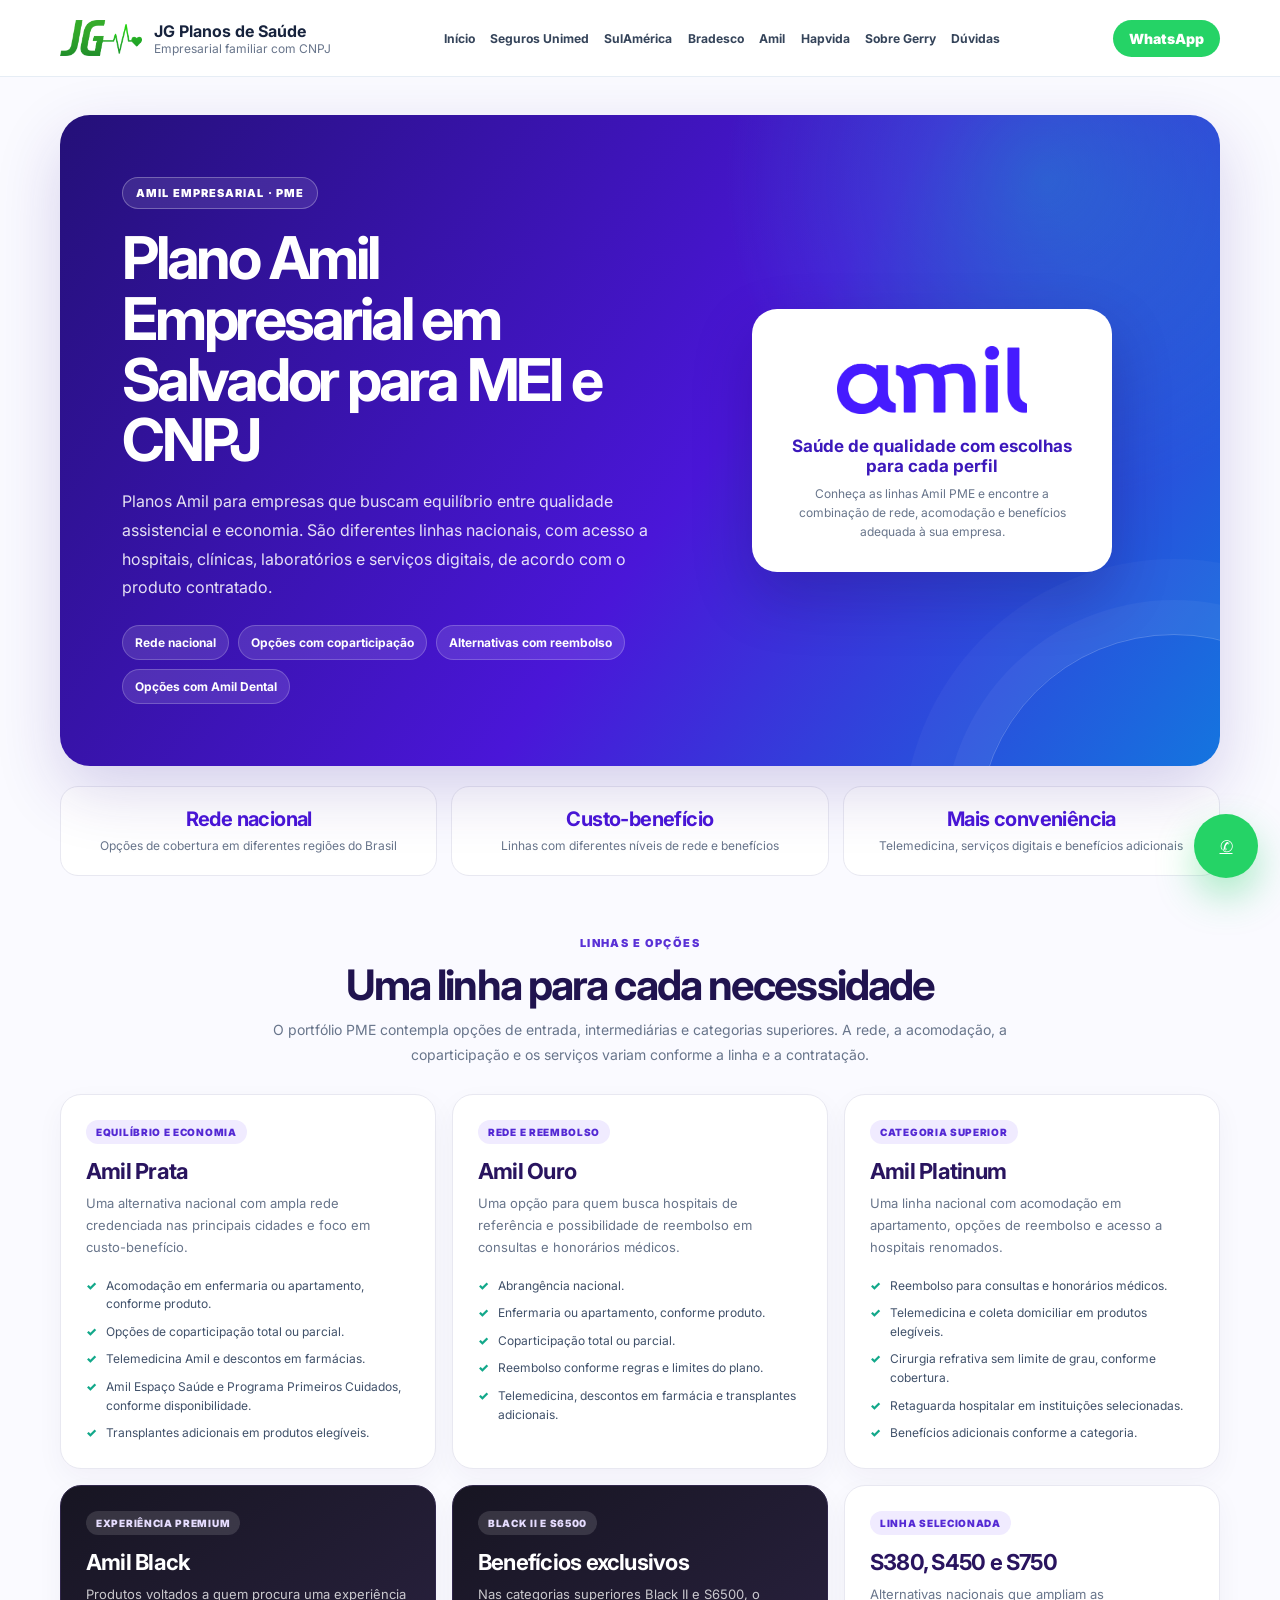
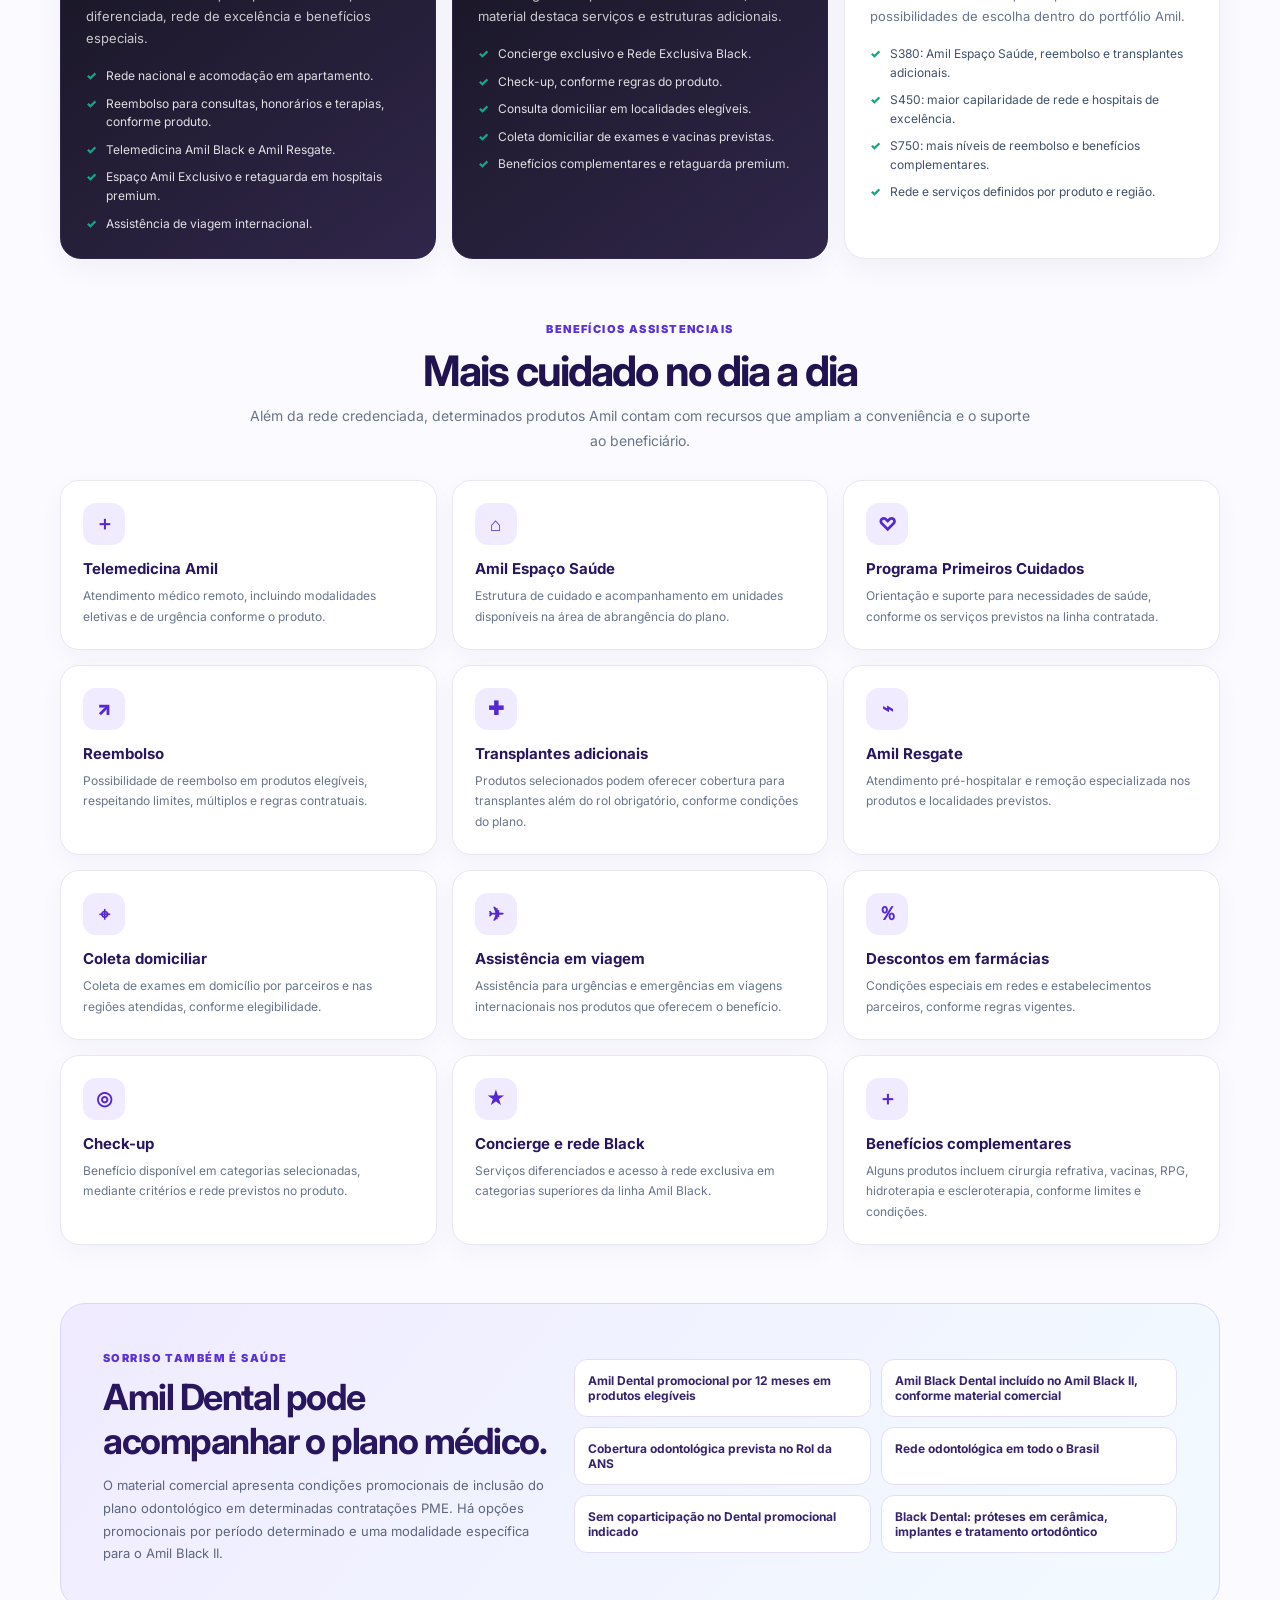
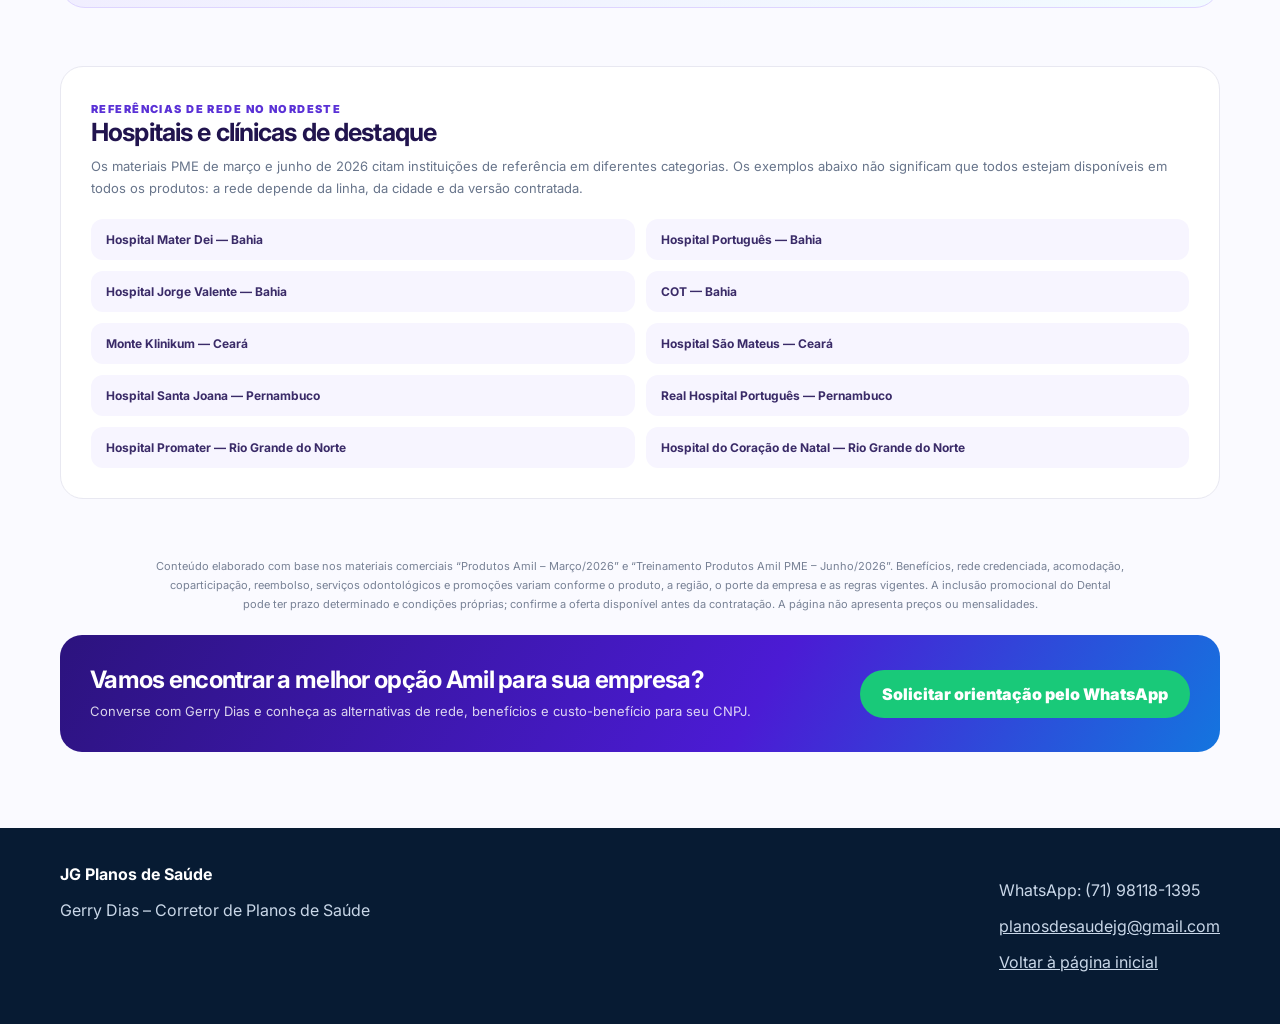
==== commit 0ca557a2: "Merge a42a8a0028ef9de990a94283a2d3ea676c17d591 into b1fe94ab9877f04fea72b3c6f9825167d9de9fe1" ====
--- a/amil.html
+++ b/amil.html
@@ -3,17 +3,17 @@
 <head>
 <meta charset="UTF-8">
 <meta name="viewport" content="width=device-width, initial-scale=1.0">
-<title>Amil Empresarial em Salvador | JG Planos de Saúde</title>
-<meta name="description" content="Conheça opções Amil empresariais para MEI e CNPJ em Salvador e região metropolitana. Consulte benefícios, rede e condições de contratação com Gerry Dias.">
+<title>Plano Amil Empresarial em Salvador | JG Planos</title>
+<meta name="description" content="Conheça opções de plano Amil empresarial para MEI e CNPJ em Salvador e região metropolitana. Veja benefícios, rede credenciada e condições por produto. Solicite uma cotação.">
 <link rel="canonical" href="https://jgplanosdesaude.com.br/amil.html">
 <meta property="og:locale" content="pt_BR">
 <meta property="og:type" content="website">
 <meta property="og:site_name" content="JG Planos de Saúde">
-<meta property="og:title" content="Amil Empresarial em Salvador | JG Planos de Saúde">
-<meta property="og:description" content="Conheça opções Amil empresariais para MEI e CNPJ em Salvador e região metropolitana. Consulte benefícios, rede e condições de contratação com Gerry Dias.">
+<meta property="og:title" content="Plano Amil Empresarial em Salvador | JG Planos">
+<meta property="og:description" content="Conheça opções de plano Amil empresarial para MEI e CNPJ em Salvador e região metropolitana. Veja benefícios, rede credenciada e condições por produto. Solicite uma cotação.">
 <meta property="og:url" content="https://jgplanosdesaude.com.br/amil.html">
-<meta property="og:image" content="https://jgplanosdesaude.com.br/imagens/logo-jg-header.png">
-<meta name="twitter:card" content="summary_large_image">
+<meta name="twitter:card" content="summary">
+
 <link rel="preconnect" href="https://fonts.googleapis.com">
 <link rel="preconnect" href="https://fonts.gstatic.com" crossorigin>
 <link href="https://fonts.googleapis.com/css2?family=Inter:wght@400;500;600;700;800;900&display=swap" rel="stylesheet">
@@ -93,8 +93,8 @@
 <main class="amil-page"><div class="amil-wrap">
 <section class="amil-hero">
 <div><span class="amil-kicker">Amil Empresarial · PME</span>
-<h1>Boa cobertura, bons hospitais e excelente custo-benefício.</h1>
-<p>Conheça as opções Amil empresariais para MEI e CNPJ em Salvador e região metropolitana. As linhas, redes hospitalares, acomodações e serviços disponíveis dependem do produto e da contratação.</p>
+<h1>Plano Amil Empresarial em Salvador para MEI e CNPJ</h1>
+<p>Planos Amil para empresas que buscam equilíbrio entre qualidade assistencial e economia. São diferentes linhas nacionais, com acesso a hospitais, clínicas, laboratórios e serviços digitais, de acordo com o produto contratado.</p>
 <div class="amil-chips"><span>Rede nacional</span><span>Opções com coparticipação</span><span>Alternativas com reembolso</span><span>Opções com Amil Dental</span></div></div>
 <div class="amil-hero-card"><img src="imagens/amil.png" alt="Amil"><strong>Saúde de qualidade com escolhas para cada perfil</strong><small>Conheça as linhas Amil PME e encontre a combinação de rede, acomodação e benefícios adequada à sua empresa.</small></div>
 </section>
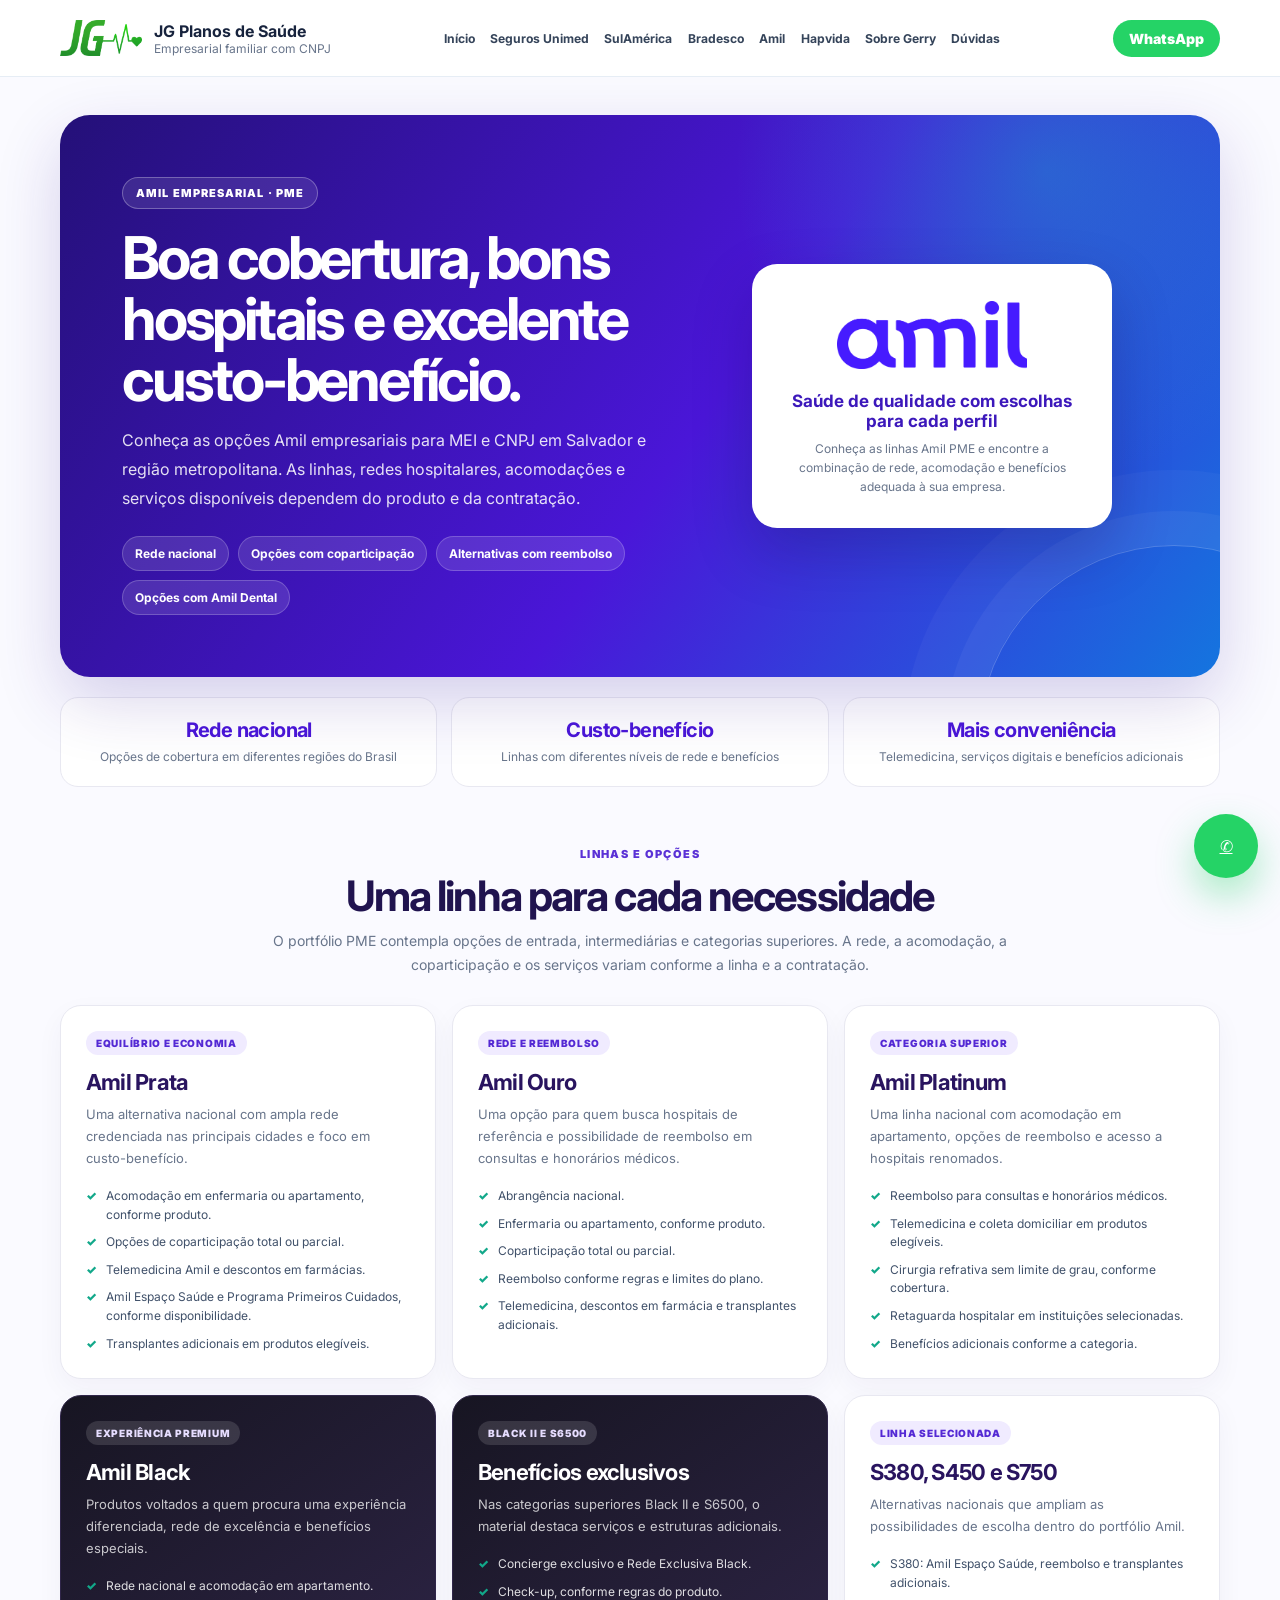
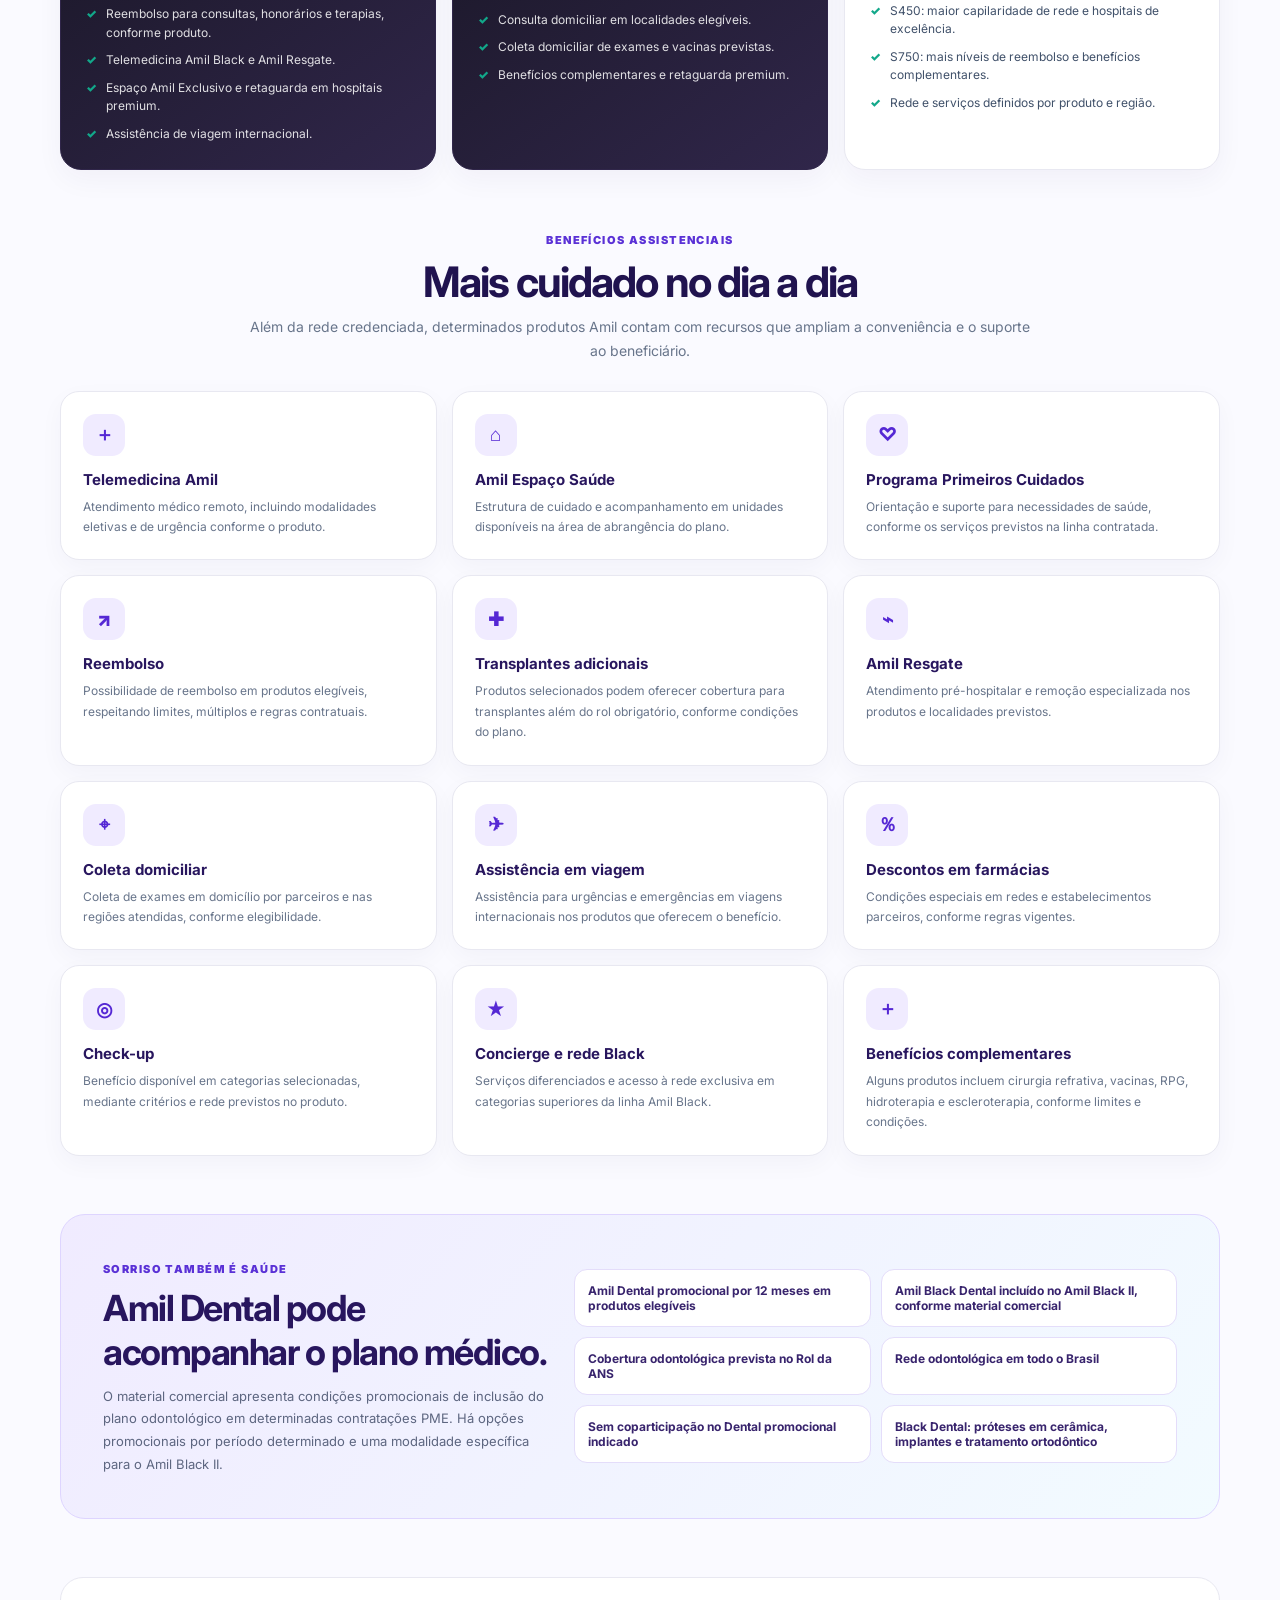
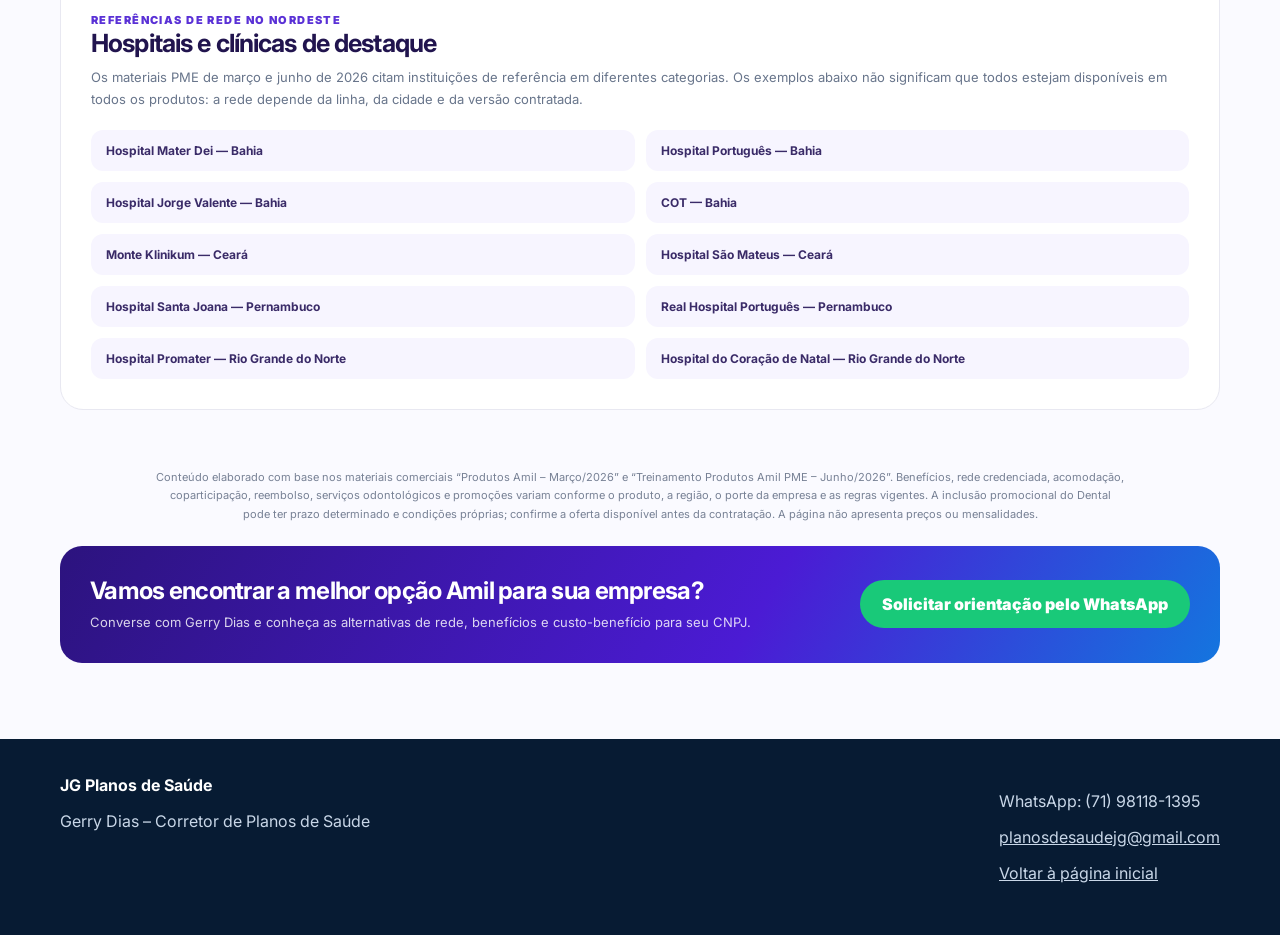
==== commit 7177b0b6: "SEO local: otimização para Salvador e região metropolitana Atualiza metadados, canonical, dados estr" ====
--- a/amil.html
+++ b/amil.html
@@ -3,17 +3,17 @@
 <head>
 <meta charset="UTF-8">
 <meta name="viewport" content="width=device-width, initial-scale=1.0">
-<title>Plano Amil Empresarial em Salvador | JG Planos</title>
-<meta name="description" content="Conheça opções de plano Amil empresarial para MEI e CNPJ em Salvador e região metropolitana. Veja benefícios, rede credenciada e condições por produto. Solicite uma cotação.">
+<title>Amil Empresarial em Salvador | JG Planos de Saúde</title>
+<meta name="description" content="Conheça opções Amil empresariais para MEI e CNPJ em Salvador e região metropolitana. Consulte benefícios, rede e condições de contratação com Gerry Dias.">
 <link rel="canonical" href="https://jgplanosdesaude.com.br/amil.html">
 <meta property="og:locale" content="pt_BR">
 <meta property="og:type" content="website">
 <meta property="og:site_name" content="JG Planos de Saúde">
-<meta property="og:title" content="Plano Amil Empresarial em Salvador | JG Planos">
-<meta property="og:description" content="Conheça opções de plano Amil empresarial para MEI e CNPJ em Salvador e região metropolitana. Veja benefícios, rede credenciada e condições por produto. Solicite uma cotação.">
+<meta property="og:title" content="Amil Empresarial em Salvador | JG Planos de Saúde">
+<meta property="og:description" content="Conheça opções Amil empresariais para MEI e CNPJ em Salvador e região metropolitana. Consulte benefícios, rede e condições de contratação com Gerry Dias.">
 <meta property="og:url" content="https://jgplanosdesaude.com.br/amil.html">
-<meta name="twitter:card" content="summary">
-
+<meta property="og:image" content="https://jgplanosdesaude.com.br/imagens/logo-jg-header.png">
+<meta name="twitter:card" content="summary_large_image">
 <link rel="preconnect" href="https://fonts.googleapis.com">
 <link rel="preconnect" href="https://fonts.gstatic.com" crossorigin>
 <link href="https://fonts.googleapis.com/css2?family=Inter:wght@400;500;600;700;800;900&display=swap" rel="stylesheet">
@@ -93,8 +93,8 @@
 <main class="amil-page"><div class="amil-wrap">
 <section class="amil-hero">
 <div><span class="amil-kicker">Amil Empresarial · PME</span>
-<h1>Plano Amil Empresarial em Salvador para MEI e CNPJ</h1>
-<p>Planos Amil para empresas que buscam equilíbrio entre qualidade assistencial e economia. São diferentes linhas nacionais, com acesso a hospitais, clínicas, laboratórios e serviços digitais, de acordo com o produto contratado.</p>
+<h1>Boa cobertura, bons hospitais e excelente custo-benefício.</h1>
+<p>Conheça as opções Amil empresariais para MEI e CNPJ em Salvador e região metropolitana. As linhas, redes hospitalares, acomodações e serviços disponíveis dependem do produto e da contratação.</p>
 <div class="amil-chips"><span>Rede nacional</span><span>Opções com coparticipação</span><span>Alternativas com reembolso</span><span>Opções com Amil Dental</span></div></div>
 <div class="amil-hero-card"><img src="imagens/amil.png" alt="Amil"><strong>Saúde de qualidade com escolhas para cada perfil</strong><small>Conheça as linhas Amil PME e encontre a combinação de rede, acomodação e benefícios adequada à sua empresa.</small></div>
 </section>
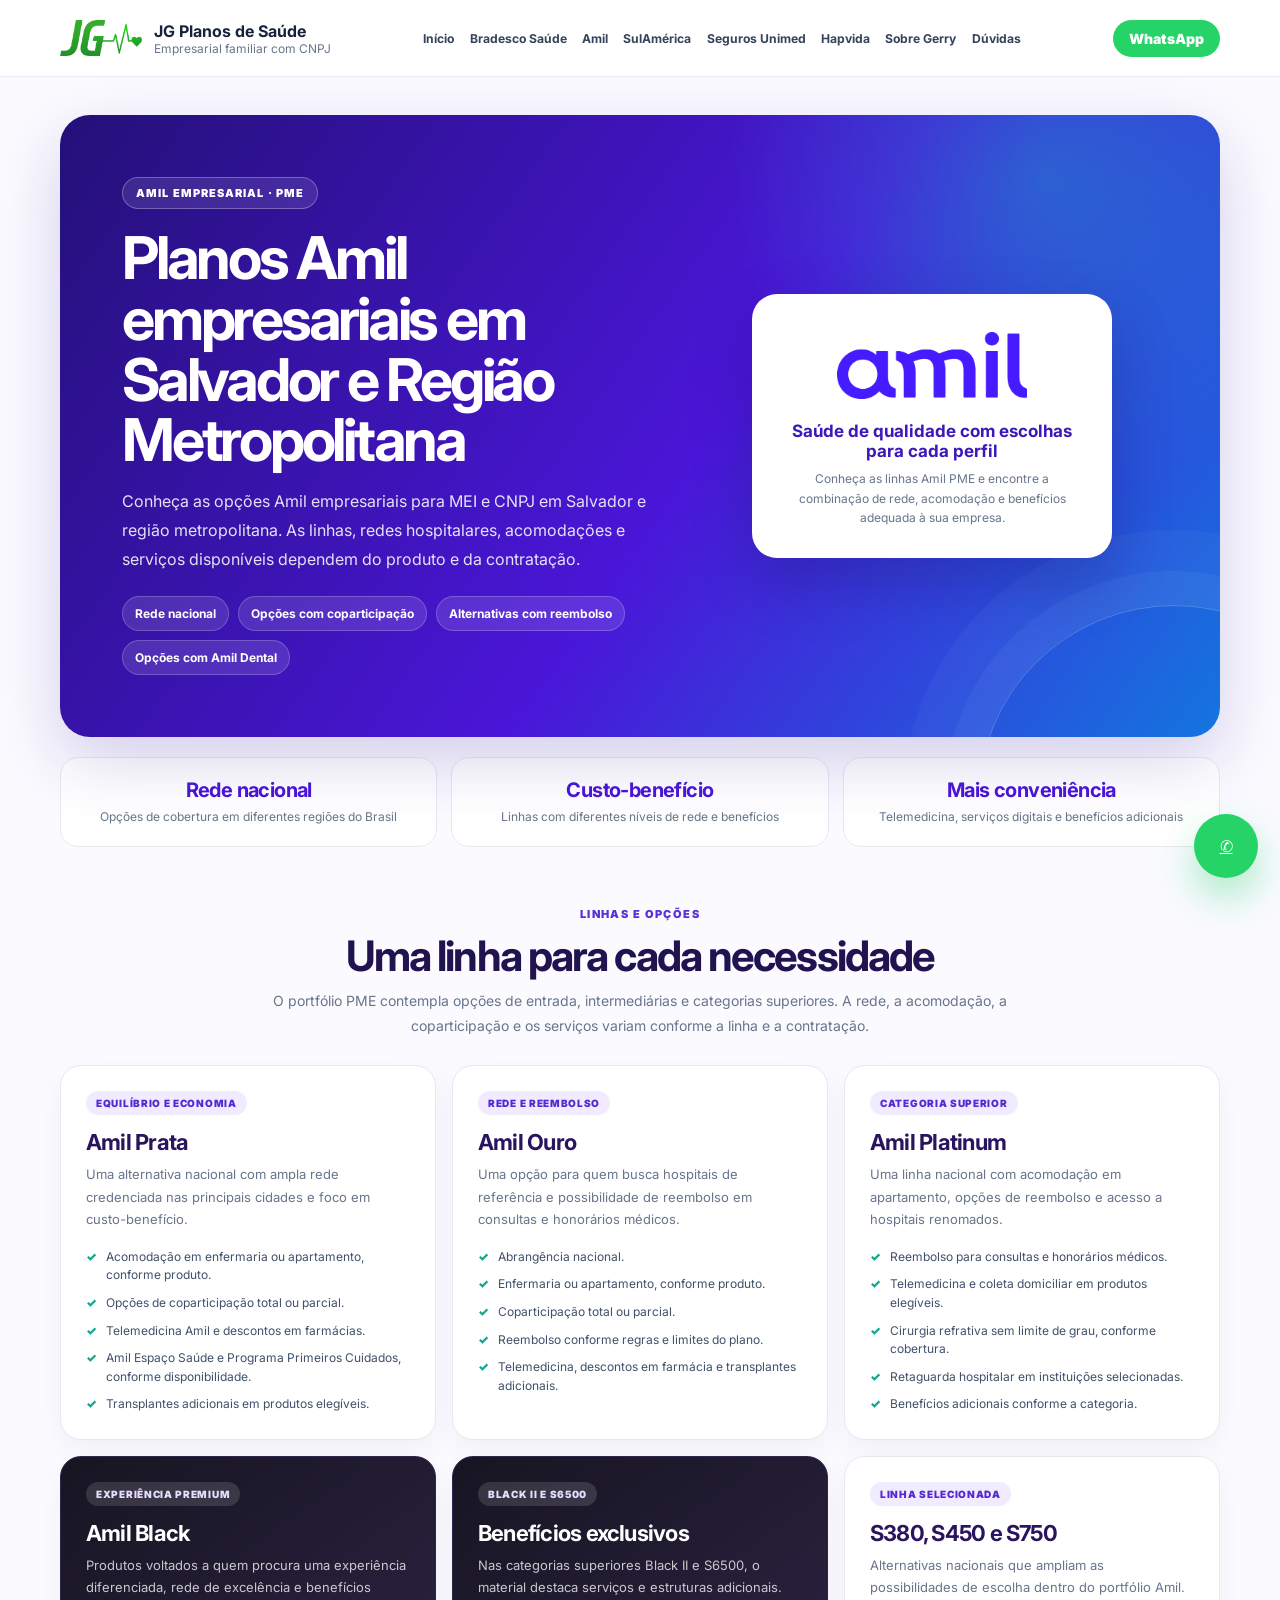
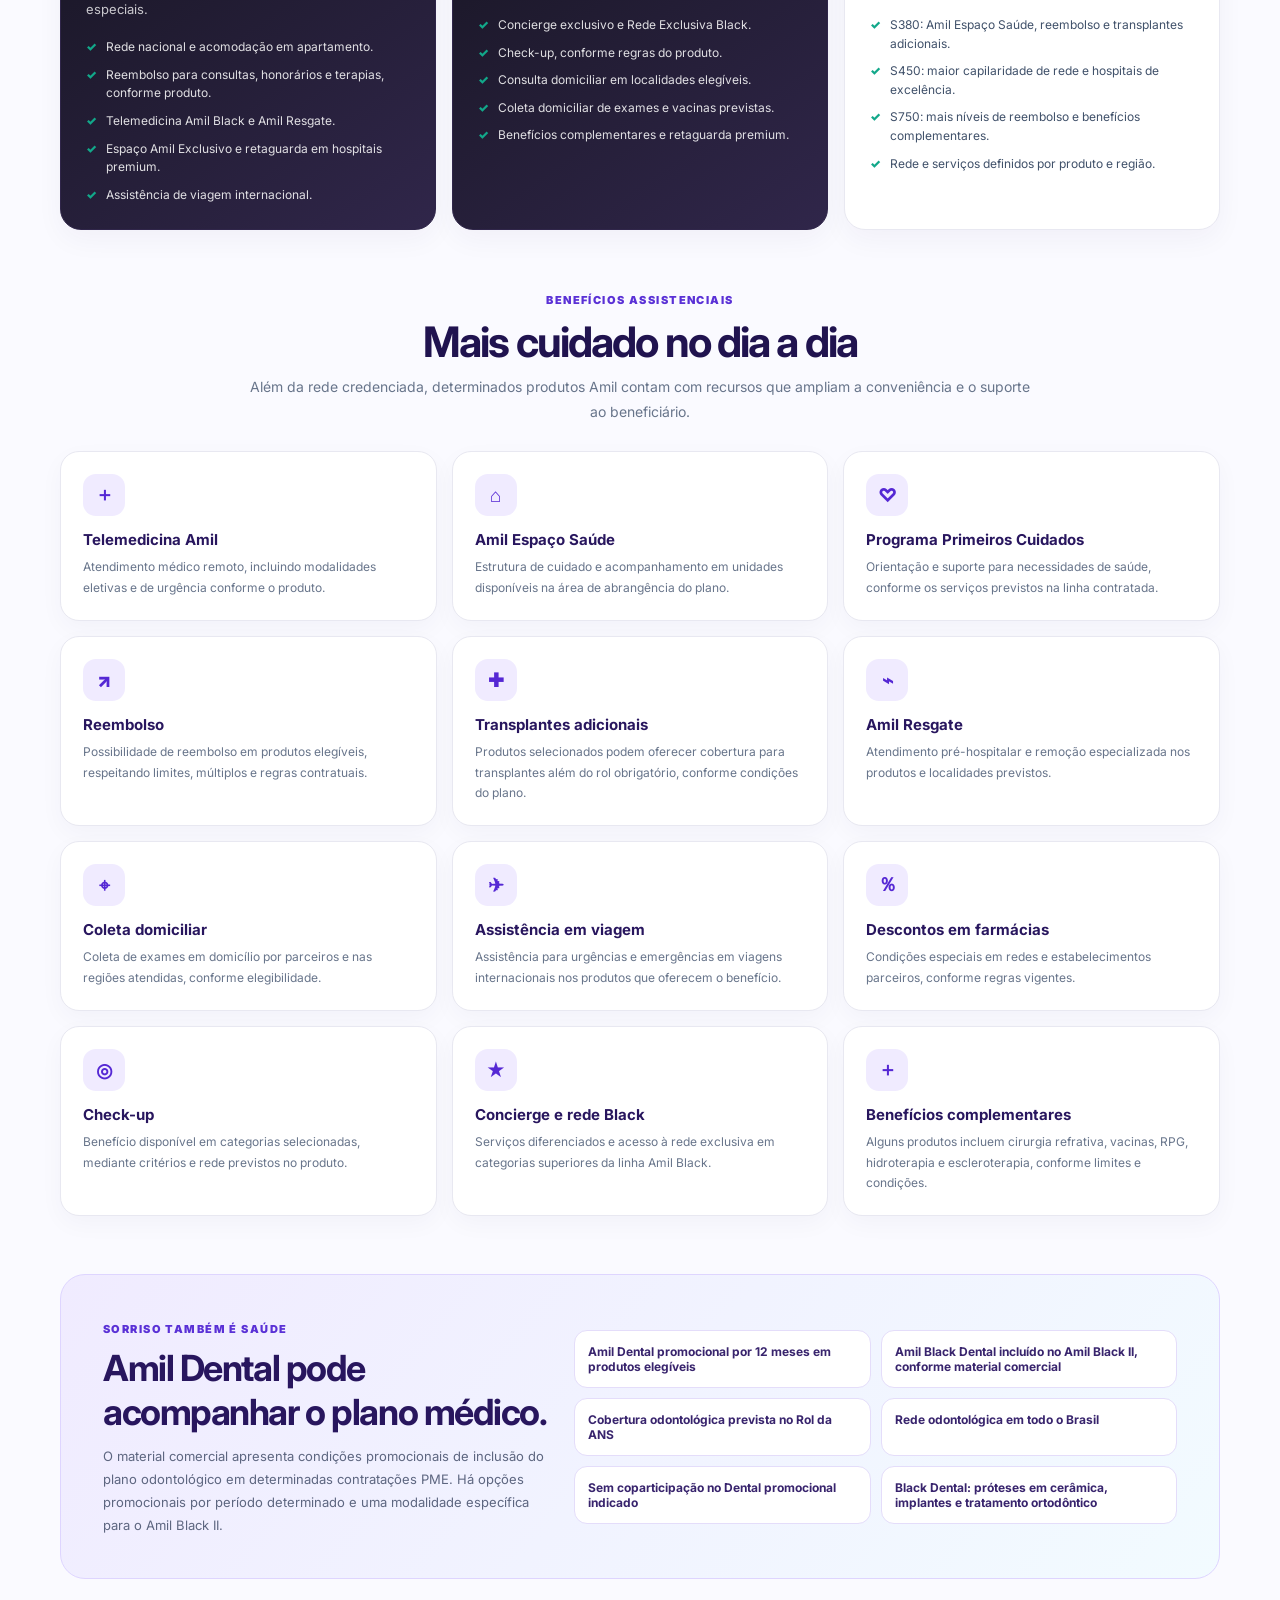
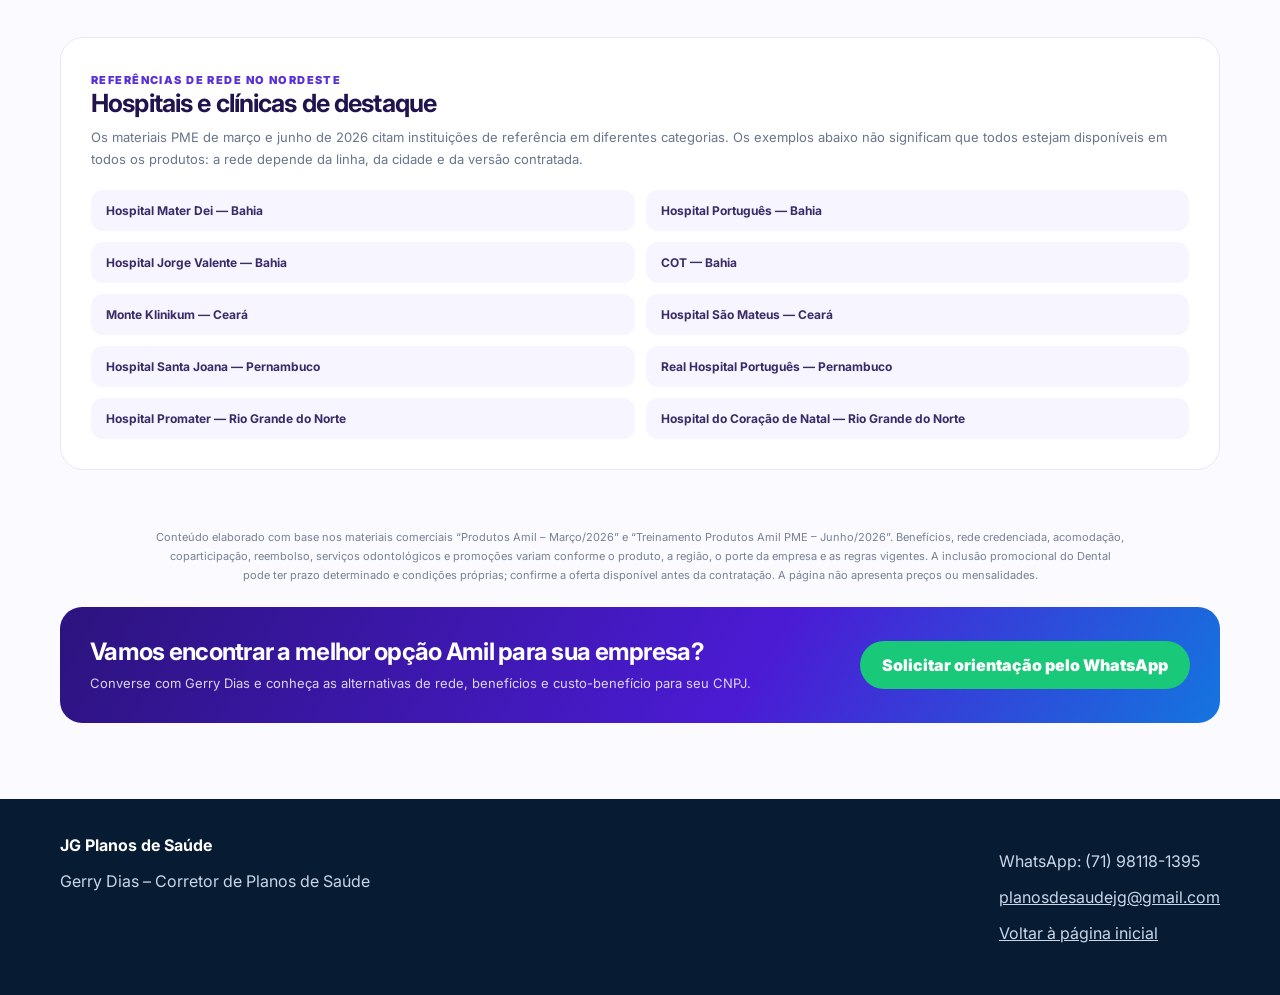
==== commit f5f74bbf: "SEO: priorizar marcas das operadoras" ====
--- a/amil.html
+++ b/amil.html
@@ -3,14 +3,14 @@
 <head>
 <meta charset="UTF-8">
 <meta name="viewport" content="width=device-width, initial-scale=1.0">
-<title>Amil Empresarial em Salvador | JG Planos de Saúde</title>
-<meta name="description" content="Conheça opções Amil empresariais para MEI e CNPJ em Salvador e região metropolitana. Consulte benefícios, rede e condições de contratação com Gerry Dias.">
+<title>Planos Amil Empresarial em Salvador | MEI e CNPJ</title>
+<meta name="description" content="Compare planos Amil empresariais para MEI e CNPJ em Salvador, Lauro de Freitas, Camaçari e Região Metropolitana. Consulte rede, benefícios e condições.">
 <link rel="canonical" href="https://jgplanosdesaude.com.br/amil.html">
 <meta property="og:locale" content="pt_BR">
 <meta property="og:type" content="website">
 <meta property="og:site_name" content="JG Planos de Saúde">
-<meta property="og:title" content="Amil Empresarial em Salvador | JG Planos de Saúde">
-<meta property="og:description" content="Conheça opções Amil empresariais para MEI e CNPJ em Salvador e região metropolitana. Consulte benefícios, rede e condições de contratação com Gerry Dias.">
+<meta property="og:title" content="Planos Amil Empresarial em Salvador | MEI e CNPJ">
+<meta property="og:description" content="Compare planos Amil empresariais para MEI e CNPJ em Salvador, Lauro de Freitas, Camaçari e Região Metropolitana. Consulte rede, benefícios e condições.">
 <meta property="og:url" content="https://jgplanosdesaude.com.br/amil.html">
 <meta property="og:image" content="https://jgplanosdesaude.com.br/imagens/logo-jg-header.png">
 <meta name="twitter:card" content="summary_large_image">
@@ -85,7 +85,7 @@
 <body>
 <header class="topbar"><div class="container nav">
 <a class="brand" href="index.html" aria-label="JG Planos de Saúde"><img class="brand-logo-img" src="imagens/logo-jg-header.png" alt="Logomarca JG Planos de Saúde"><span><strong>JG Planos de Saúde</strong><small>Empresarial familiar com CNPJ</small></span></a>
-<nav class="menu" aria-label="Menu principal"><a href="index.html">Início</a><a href="unimed.html">Seguros Unimed</a><a href="sulamerica.html">SulAmérica</a><a href="bradesco.html">Bradesco</a><a href="amil.html">Amil</a><a href="hapvida.html">Hapvida</a><a href="sobre.html">Sobre Gerry</a><a href="faq.html">Dúvidas</a>
+<nav class="menu" aria-label="Menu principal"><a href="index.html">Início</a><a href="bradesco.html">Bradesco Saúde</a><a href="amil.html">Amil</a><a href="sulamerica.html">SulAmérica</a><a href="unimed.html">Seguros Unimed</a><a href="hapvida.html">Hapvida</a><a href="sobre.html">Sobre Gerry</a><a href="faq.html">Dúvidas</a>
 </nav>
 <a class="btn btn-whatsapp btn-small" href="https://wa.me/5571981181395?text=Ol%C3%A1%2C%20Gerry!%20Quero%20conhecer%20os%20planos%20Amil." target="_blank" rel="noopener">WhatsApp</a>
 </div></header>
@@ -93,7 +93,7 @@
 <main class="amil-page"><div class="amil-wrap">
 <section class="amil-hero">
 <div><span class="amil-kicker">Amil Empresarial · PME</span>
-<h1>Boa cobertura, bons hospitais e excelente custo-benefício.</h1>
+<h1>Planos Amil empresariais em Salvador e Região Metropolitana</h1>
 <p>Conheça as opções Amil empresariais para MEI e CNPJ em Salvador e região metropolitana. As linhas, redes hospitalares, acomodações e serviços disponíveis dependem do produto e da contratação.</p>
 <div class="amil-chips"><span>Rede nacional</span><span>Opções com coparticipação</span><span>Alternativas com reembolso</span><span>Opções com Amil Dental</span></div></div>
 <div class="amil-hero-card"><img src="imagens/amil.png" alt="Amil"><strong>Saúde de qualidade com escolhas para cada perfil</strong><small>Conheça as linhas Amil PME e encontre a combinação de rede, acomodação e benefícios adequada à sua empresa.</small></div>
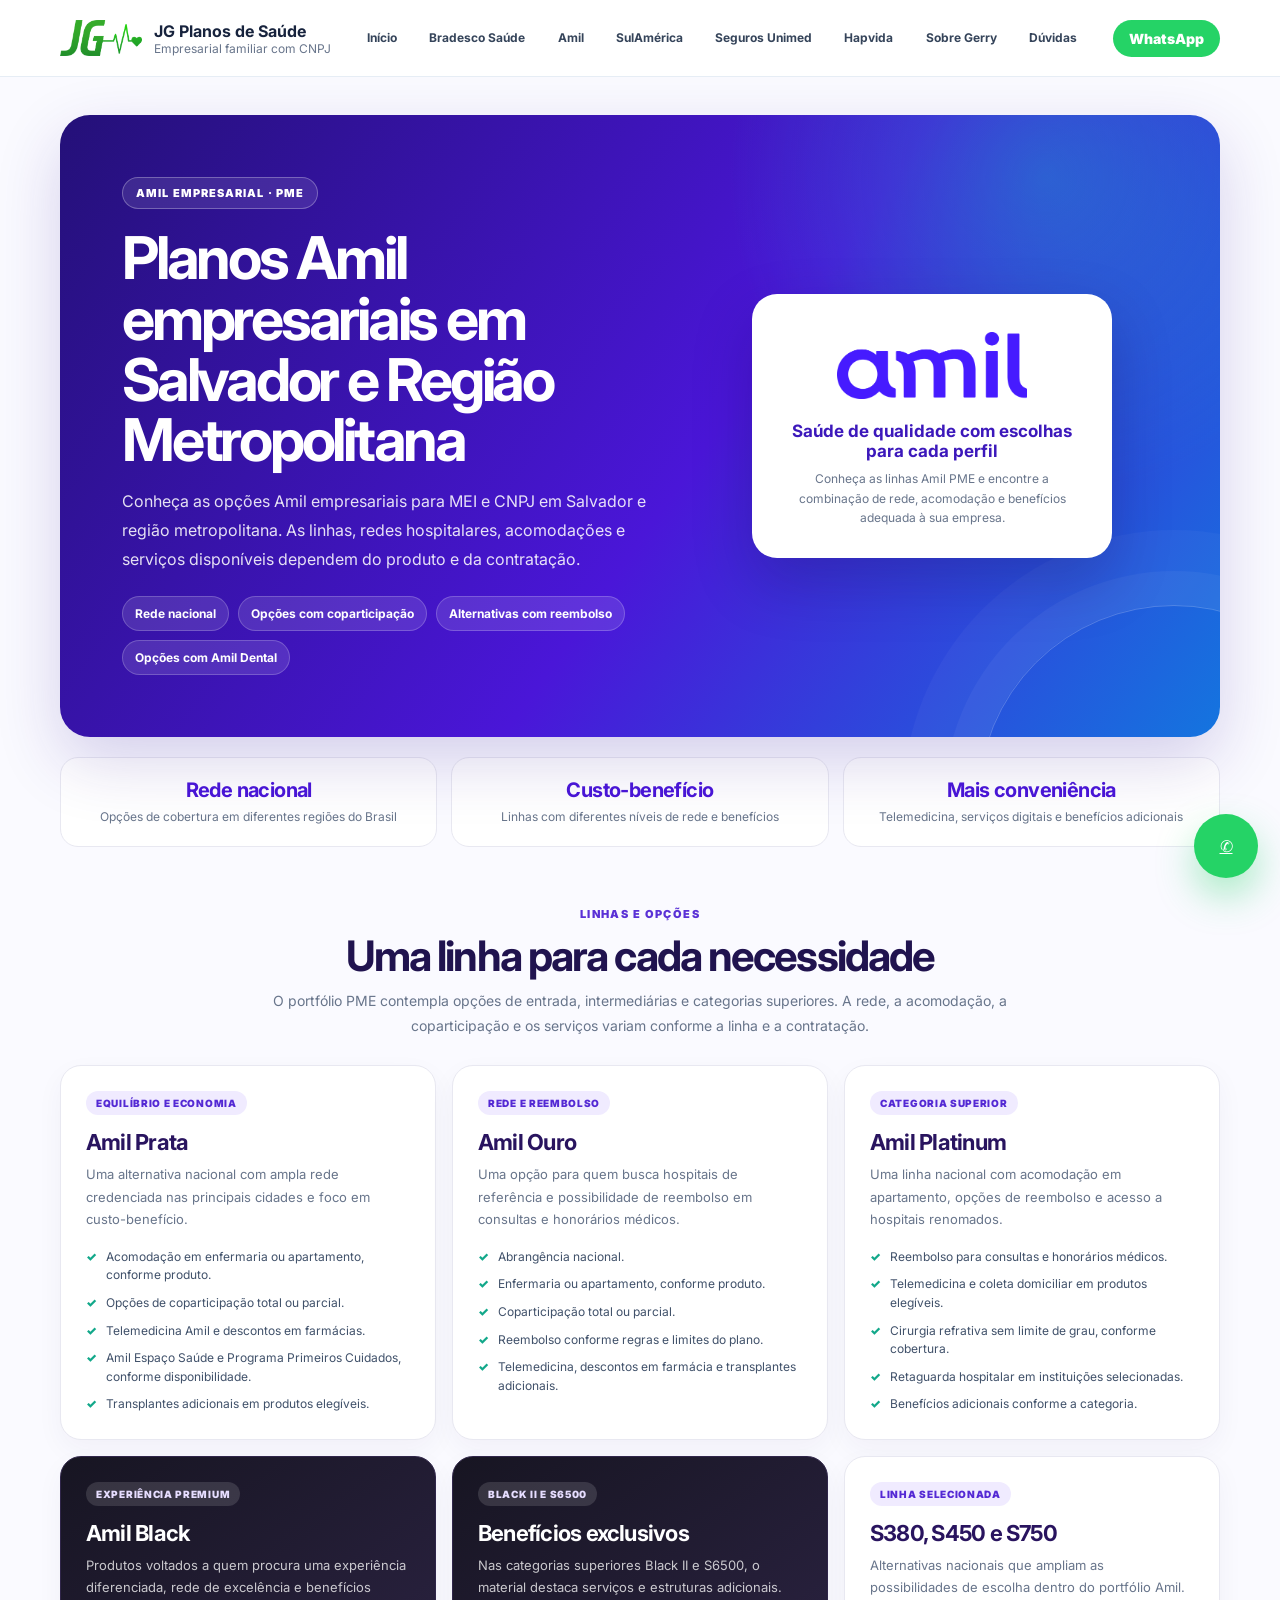
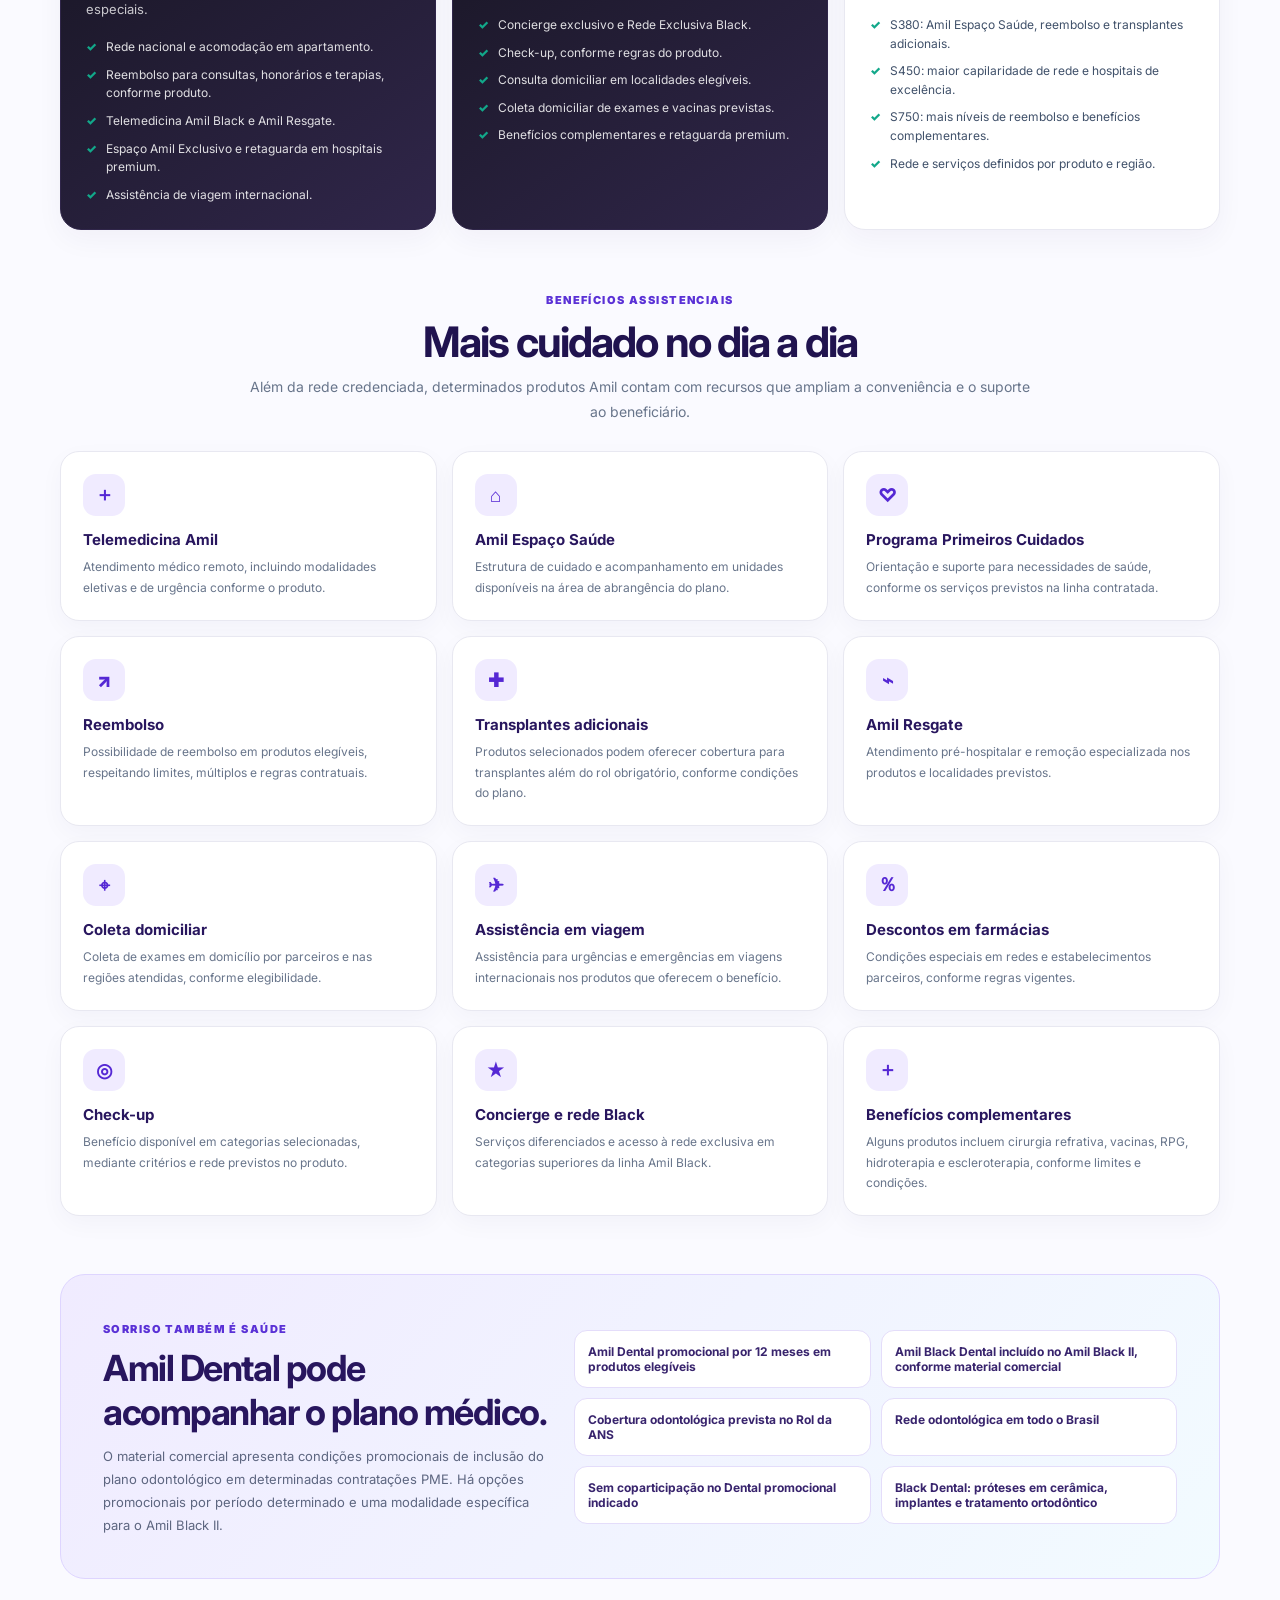
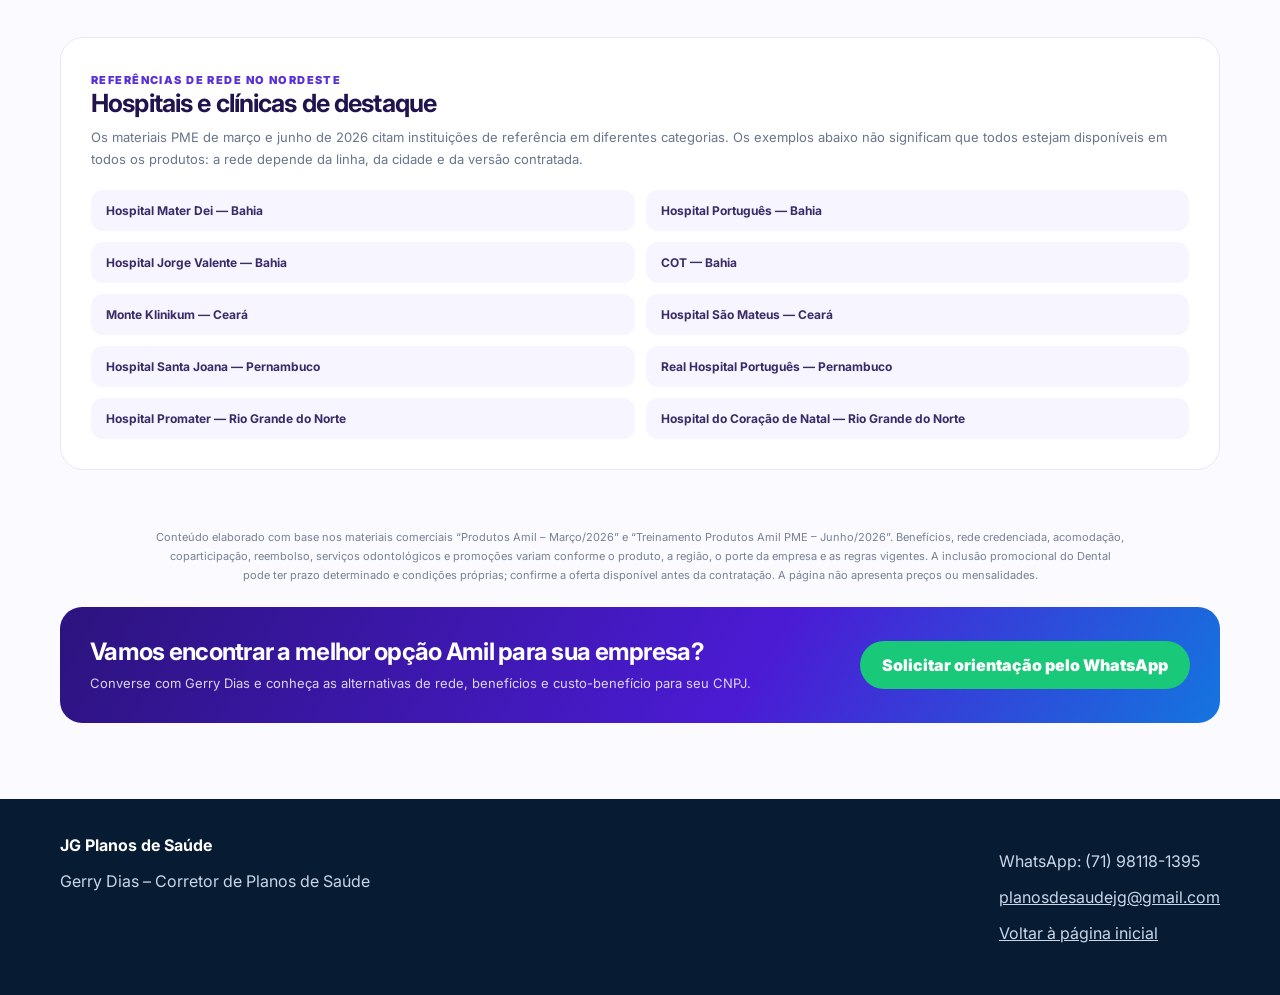
==== commit 03468ce1: "Bust CSS cache after header navigation fix (amil.html)" ====
--- a/amil.html
+++ b/amil.html
@@ -17,9 +17,9 @@
 <link rel="preconnect" href="https://fonts.googleapis.com">
 <link rel="preconnect" href="https://fonts.gstatic.com" crossorigin>
 <link href="https://fonts.googleapis.com/css2?family=Inter:wght@400;500;600;700;800;900&display=swap" rel="stylesheet">
-<link rel="stylesheet" href="style.css">
+<link rel="stylesheet" href="style.css?v=20261125-menu-fix">
 <link rel="stylesheet" href="hero-hospitais.css">
-<link rel="stylesheet" href="responsive.css">
+<link rel="stylesheet" href="responsive.css?v=20261125-menu-fix">
 <link rel="stylesheet" href="paginas.css">
 <style>
 :root{--amil:#4a16d8;--amil2:#6c35ed;--amil-blue:#1475df;--amil-cyan:#10b8c7;--ink:#17233d;--muted:#68758b;--line:#e8e8f1;--soft:#f7f5ff}
@@ -81,6 +81,10 @@
 @media(max-width:850px){.amil-hero,.amil-dental{grid-template-columns:1fr}.amil-lines{grid-template-columns:1fr 1fr}.amil-benefits{grid-template-columns:1fr 1fr}}
 @media(max-width:600px){.amil-page{padding-top:22px}.amil-wrap{width:calc(100% - 28px)}.amil-hero{padding:27px 21px;border-radius:23px}.amil-hero p{font-size:14px}.amil-hero-card{padding:23px}.amil-trust{gap:8px;margin-bottom:42px}.amil-trust article{padding:14px 8px}.amil-trust strong{font-size:16px}.amil-trust span{font-size:10px}.amil-lines,.amil-benefits{grid-template-columns:1fr}.amil-line{padding:22px}.amil-dental-list,.amil-hospitals{grid-template-columns:1fr}.amil-network{padding:22px}.amil-cta{align-items:flex-start;flex-direction:column;padding:24px}.amil-cta .btn{width:100%}}
 </style>
+<!-- Google Tag Manager -->
+<script>(function(w,d,s,l,i){w[l]=w[l]||[];w[l].push({'gtm.start':new Date().getTime(),event:'gtm.js'});var f=d.getElementsByTagName(s)[0],j=d.createElement(s),dl=l!='dataLayer'?'&l='+l:'';j.async=true;j.src='https://www.googletagmanager.com/gtm.js?id='+i+dl;f.parentNode.insertBefore(j,f);})(window,document,'script','dataLayer','GTM-NKNN2KNC');</script>
+<!-- End Google Tag Manager -->
+<script src="site-enhancements.js" defer></script>
 </head>
 <body>
 <header class="topbar"><div class="container nav">
--- a/style.css
+++ b/style.css
@@ -1 +1,108 @@
 :root{--blue:#0f4c81;--blue-dark:#07315f;--green:#25d366;--text:#102033;--muted:#627086;--soft:#f3f8fd;--gold:#d59a2a;--border:#e6edf5;--shadow:0 20px 60px rgba(9,37,71,.12)}*{box-sizing:border-box}html{scroll-behavior:smooth}body{margin:0;font-family:Inter,Arial,sans-serif;color:var(--text);background:#fff}a{color:inherit}.container{width:min(1160px,92%);margin:auto}.topbar{position:sticky;top:0;background:rgba(255,255,255,.92);backdrop-filter:blur(14px);border-bottom:1px solid var(--border);z-index:20}.nav{height:76px;display:flex;align-items:center;justify-content:space-between;gap:24px}.brand{display:flex;align-items:center;gap:12px;text-decoration:none}.brand-logo{width:44px;height:44px;border-radius:14px;background:linear-gradient(135deg,var(--blue),#1b75bb);color:white;display:grid;place-items:center;font-weight:900}.brand small{display:block;color:var(--muted);font-size:12px}.menu{display:flex;gap:22px}.menu a{text-decoration:none;color:#35445a;font-weight:700;font-size:14px}.btn{display:inline-flex;align-items:center;justify-content:center;border-radius:999px;padding:14px 22px;text-decoration:none;font-weight:900;border:0;cursor:pointer;transition:.2s}.btn:hover{transform:translateY(-2px)}.btn-small{padding:10px 16px;font-size:14px}.btn-primary{background:linear-gradient(135deg,#17b765,#0c9e54);color:white;box-shadow:0 16px 34px rgba(23,183,101,.22)}.btn-whatsapp{background:var(--green);color:#fff}.btn-outline{border:1px solid #cbd8e6;background:#fff;color:var(--blue-dark)}.btn-outline-dark{border:1px solid #cbd8e6;background:#fff;color:var(--blue-dark)}.btn-full{width:100%}.hero{position:relative;overflow:hidden;background:radial-gradient(circle at 80% 22%,rgba(15,76,129,.10),transparent 30%),radial-gradient(circle at 80% 80%,rgba(37,211,102,.10),transparent 30%),linear-gradient(135deg,#fff 0%,#f7fbff 54%,#eef7ff 100%)}.hero:after{content:"";position:absolute;right:-140px;bottom:-170px;width:520px;height:520px;border-radius:50%;background:rgba(15,76,129,.08)}.hero-grid{position:relative;z-index:2;min-height:650px;display:grid;grid-template-columns:1.05fr .95fr;align-items:center;gap:54px;padding:72px 0}.tag{display:inline-flex;padding:9px 14px;border-radius:999px;background:#eaf4ff;color:var(--blue);font-weight:900;font-size:13px;letter-spacing:.02em}.tag.light{background:#fff4d8;color:#8b5c00}.hero h1{font-size:clamp(44px,6vw,78px);line-height:.98;letter-spacing:-.06em;margin:22px 0;color:#071b33}.hero p{font-size:20px;line-height:1.7;color:#46566d;max-width:620px;margin:0 0 28px}.hero-actions{display:flex;gap:14px;flex-wrap:wrap}.proof-row{display:flex;flex-wrap:wrap;gap:10px;margin-top:28px}.proof-row span{background:#fff;border:1px solid var(--border);border-radius:999px;padding:9px 13px;font-size:13px;font-weight:800;color:#324056;box-shadow:0 10px 22px rgba(9,37,71,.05)}.hero-visual{position:relative;min-height:550px}.shape-one{position:absolute;inset:36px 10px 20px 40px;border-radius:48px;background:linear-gradient(135deg,#dff0ff,#fff);box-shadow:var(--shadow)}.photo-frame{position:absolute;right:34px;bottom:0;width:min(440px,88%);height:540px;border-radius:44px 44px 22px 22px;overflow:hidden;background:#edf4fb;border:8px solid #fff;box-shadow:0 32px 80px rgba(9,37,71,.18)}.photo-frame img{width:100%;height:100%;object-fit:cover;object-position:50% 10%;transform:scale(1.06)}.floating-card{position:absolute;background:#fff;border:1px solid var(--border);box-shadow:0 18px 44px rgba(9,37,71,.14);border-radius:999px;padding:12px 17px;font-weight:900;color:#0b376d}.card-a{right:0;top:115px}.card-b{left:24px;bottom:82px;background:#fff7df;color:#815800}.section-padding{padding:86px 0}.quote-section{padding:56px 0;background:#fff}.quote-card{display:grid;grid-template-columns:1fr .9fr;gap:40px;align-items:start;background:linear-gradient(135deg,#0f4c81,#07315f);border-radius:34px;padding:42px;box-shadow:var(--shadow);color:#fff}.quote-copy h2{font-size:clamp(32px,4vw,52px);line-height:1.05;margin:18px 0}.quote-copy p{color:#e8f2ff;font-size:17px;line-height:1.7}.logo-strip{display:grid;grid-template-columns:repeat(5,1fr);gap:10px;margin:24px 0}.logo-strip img{height:62px;width:100%;object-fit:contain;background:#fff;border-radius:16px;padding:10px}.privacy{font-size:14px!important}.form-box{background:#fff;color:var(--text);padding:28px;border-radius:26px;display:grid;gap:15px;box-shadow:0 18px 50px rgba(0,0,0,.12)}.form-box h3{margin:0 0 4px;font-size:23px}.form-box label{display:grid;gap:7px;font-weight:800;font-size:14px}.form-box small{color:#7b8798;font-weight:600}.form-box input,.form-box select,.form-box textarea{width:100%;border:1px solid #dbe4ef;border-radius:14px;padding:14px 14px;font:inherit;font-size:15px;outline:none;background:#fff}.form-box input:focus,.form-box select:focus,.form-box textarea:focus{border-color:var(--blue);box-shadow:0 0 0 4px rgba(15,76,129,.08)}.radio-group{border:1px solid #dbe4ef;border-radius:16px;padding:14px;display:flex;gap:18px;flex-wrap:wrap}.radio-group legend{font-weight:900;font-size:14px;padding:0 4px}.radio-group label{display:flex;align-items:center;gap:8px}.radio-group input{width:auto}.conditional{display:none}.conditional.active{display:block}.field-note{margin:0;color:var(--muted);font-size:13px;line-height:1.5}.alert-box{border:1px solid #cfe6ff;background:#f3f9ff;border-radius:16px;padding:15px}.alert-box p{margin:8px 0;color:#46566d}.alert-box ul{margin:8px 0 0;padding-left:20px;color:#46566d;line-height:1.55}.section-label{display:inline-flex;align-items:center;padding:8px 13px;border-radius:999px;background:#eaf4ff;color:var(--blue);font-weight:900;font-size:13px}.benefits h2,.operators h2,.about h2,.testimonials h2,.faq h2{font-size:clamp(32px,4vw,52px);line-height:1.08;margin:18px 0 28px;letter-spacing:-.04em}.benefits{text-align:center;background:#f8fbff}.cards-grid{display:grid;gap:22px}.cards-grid.four{grid-template-columns:repeat(4,1fr)}.cards-grid article{background:#fff;border:1px solid var(--border);border-radius:24px;padding:26px;text-align:left;box-shadow:0 12px 32px rgba(9,37,71,.06)}.cards-grid span{font-size:30px}.cards-grid h3{margin:18px 0 8px}.cards-grid p{color:var(--muted);line-height:1.65}.operators{text-align:center}.intro{max-width:900px;margin:0 auto 34px;color:var(--muted);font-size:17px;line-height:1.75}.operator-grid{display:grid;grid-template-columns:repeat(2,1fr);gap:22px;text-align:left}.operator-card{background:#fff;border:1px solid var(--border);border-radius:26px;padding:26px;box-shadow:0 14px 36px rgba(9,37,71,.07);position:relative;overflow:hidden}.operator-card:before{content:"";position:absolute;top:0;left:0;width:100%;height:5px;background:linear-gradient(90deg,#0fad63,#0f4c81)}.operator-card.premium:before{background:linear-gradient(90deg,#0f4c81,#092440)}.operator-card.economy:before{background:linear-gradient(90deg,#0fad63,#f0aa2a)}.op-head{display:flex;align-items:center;justify-content:space-between;gap:16px;margin-bottom:18px}.op-head img{height:54px;max-width:178px;object-fit:contain}.op-head strong{background:#eef7ff;color:#0b376d;border-radius:999px;padding:8px 12px;font-size:13px;white-space:nowrap}.operator-card h3{font-size:26px;margin:0 0 10px}.operator-card p{color:var(--muted);line-height:1.65}.operator-card ul{list-style:none;padding:0;margin:18px 0;display:grid;gap:9px}.operator-card li{background:#f8fafc;border:1px solid #e9eef6;border-radius:14px;padding:11px 13px;font-weight:800}.operator-card li:before{content:"🏥 ";}.operator-card a{display:flex;justify-content:center;text-align:center;text-decoration:none;background:#12a85b;color:#fff;border-radius:14px;padding:14px;font-weight:900}.analysis-box{margin-top:28px;border-radius:28px;background:linear-gradient(135deg,#08315e,#0f4c81);color:#fff;padding:30px;display:flex;align-items:center;justify-content:space-between;gap:30px;text-align:left}.analysis-box h3{font-size:30px;margin:0 0 10px}.analysis-box p{color:#dfeeff;margin:0;line-height:1.7}.about{background:#f8fbff}.about-grid{display:grid;grid-template-columns:.9fr 1.1fr;gap:50px;align-items:center}.about-photo{height:540px;border-radius:34px;overflow:hidden;box-shadow:var(--shadow);border:8px solid #fff}.about-photo img{width:100%;height:100%;object-fit:cover;object-position:50% 12%}.about-text p{font-size:18px;line-height:1.75;color:var(--muted)}.check-list{display:grid;gap:10px;margin-top:20px}.check-list span{background:#fff;border:1px solid var(--border);border-radius:14px;padding:13px;font-weight:900}.testimonials{text-align:center}.testimonial-grid{display:grid;grid-template-columns:repeat(3,1fr);gap:22px;text-align:left}.testimonial{background:#fff;border:1px solid var(--border);border-radius:26px;padding:24px;box-shadow:0 14px 36px rgba(9,37,71,.07);display:flex;flex-direction:column;gap:14px}.person{display:flex;gap:14px;align-items:center;border-bottom:1px solid #eef3f8;padding-bottom:14px}.person img{width:76px;height:76px;border-radius:50%;object-fit:cover;box-shadow:0 10px 24px rgba(9,37,71,.14)}.person strong{display:block}.person span,.person small{display:block;color:var(--muted);font-size:13px;margin-top:4px}.testimonial p{line-height:1.72;color:#344158;margin:0}.caption{color:#7b8798}.reference-box{margin-top:28px;background:#f8fbff;border:1px solid var(--border);border-radius:24px;padding:24px;display:flex;align-items:center;justify-content:space-between;gap:24px;text-align:left}.reference-box p{margin:8px 0 0;color:var(--muted);line-height:1.65}.faq{background:#f8fbff;text-align:center}.faq-grid{display:grid;grid-template-columns:repeat(2,1fr);gap:16px;text-align:left}.faq details{background:#fff;border:1px solid var(--border);border-radius:18px;padding:18px;box-shadow:0 10px 24px rgba(9,37,71,.05)}.faq summary{cursor:pointer;font-weight:900}.faq p{color:var(--muted);line-height:1.65}.footer{background:#071b33;color:#fff;padding:36px 0}.footer-grid{display:flex;justify-content:space-between;gap:20px}.footer p{color:#c9d7e8}.floating-whatsapp{position:fixed;right:22px;bottom:22px;width:64px;height:64px;border-radius:50%;background:#25d366;color:#fff;display:grid;place-items:center;box-shadow:0 18px 38px rgba(37,211,102,.38);z-index:30;animation:pulse 2.6s infinite}.floating-whatsapp svg{width:36px;height:36px}@keyframes pulse{0%,100%{box-shadow:0 18px 38px rgba(37,211,102,.38)}50%{box-shadow:0 18px 38px rgba(37,211,102,.38),0 0 0 12px rgba(37,211,102,.12)}}@media(max-width:980px){.menu{display:none}.hero-grid,.quote-card,.about-grid{grid-template-columns:1fr}.hero-grid{padding:54px 0}.hero-visual{min-height:470px}.photo-frame{left:50%;right:auto;transform:translateX(-50%);height:450px}.cards-grid.four,.testimonial-grid{grid-template-columns:repeat(2,1fr)}.operator-grid{grid-template-columns:1fr}.quote-card{padding:30px}.logo-strip{grid-template-columns:repeat(3,1fr)}}@media(max-width:640px){.nav{height:68px}.brand small,.btn-small{display:none}.hero h1{font-size:40px}.hero p{font-size:17px}.hero-actions .btn{width:100%}.hero-visual{min-height:400px}.photo-frame{height:390px;width:92%;border-radius:30px}.floating-card{display:none}.cards-grid.four,.testimonial-grid,.faq-grid{grid-template-columns:1fr}.logo-strip{grid-template-columns:repeat(2,1fr)}.op-head{align-items:flex-start;flex-direction:column}.analysis-box,.reference-box,.footer-grid{display:block}.analysis-box .btn,.reference-box .btn{width:100%;margin-top:18px}.quote-card{border-radius:24px;padding:22px}.section-padding{padding:64px 0}.about-photo{height:420px}.floating-whatsapp{right:14px;bottom:14px;width:58px;height:58px}}
+
+
+/* Header navigation layout fix: desktop single-line menu, mobile toggle only on small screens. */
+.topbar .nav {
+  position: relative;
+  display: flex;
+  align-items: center;
+  justify-content: space-between;
+  gap: clamp(10px, 1.2vw, 18px);
+  overflow: visible;
+}
+
+.topbar .nav .brand {
+  flex: 0 0 auto;
+  min-width: 0;
+  max-width: 315px;
+}
+
+.topbar .nav nav.menu {
+  display: flex;
+  flex: 1 1 auto;
+  align-items: center;
+  justify-content: space-evenly;
+  flex-wrap: nowrap;
+  gap: clamp(8px, .9vw, 15px);
+  min-width: 0;
+}
+
+.topbar .nav nav.menu a {
+  flex: 0 0 auto;
+  white-space: nowrap;
+  font-size: clamp(12px, .86vw, 14px);
+  line-height: 1.2;
+}
+
+.topbar .nav > .btn-whatsapp {
+  flex: 0 0 auto;
+  white-space: nowrap;
+}
+
+/* The toggle must never appear on desktop. */
+.topbar .nav .mobile-menu-toggle {
+  display: none !important;
+  align-items: center;
+  justify-content: center;
+  gap: 9px;
+  flex: 0 0 auto;
+  min-height: 42px;
+  padding: 9px 13px;
+  border: 1px solid #dbe4ef;
+  border-radius: 12px;
+  background: #fff;
+  color: #07315f;
+  font-family: inherit;
+  font-size: 13px;
+  font-weight: 800;
+  line-height: 1;
+  cursor: pointer;
+  box-shadow: none;
+}
+
+.mobile-menu-toggle__icon { display: grid; gap: 4px; width: 17px; }
+.mobile-menu-toggle__icon i { display: block; height: 2px; border-radius: 2px; background: currentColor; }
+
+@media (max-width: 1100px) {
+  .topbar .nav { gap: 10px; }
+  .topbar .nav .mobile-menu-toggle { display: inline-flex !important; }
+  .topbar .nav nav.menu {
+    display: none !important;
+    position: absolute;
+    top: 100%;
+    left: 0;
+    right: 0;
+    z-index: 60;
+    flex-direction: column;
+    align-items: stretch;
+    justify-content: flex-start;
+    gap: 0;
+    width: 100%;
+    max-height: calc(100vh - 86px);
+    max-height: calc(100dvh - 86px);
+    overflow-y: auto;
+    padding: 8px;
+    border: 1px solid #e3eaf2;
+    border-top: 0;
+    border-radius: 0 0 16px 16px;
+    background: #fff;
+    box-shadow: 0 18px 38px rgba(9, 37, 71, .14);
+  }
+  .topbar .nav nav.menu.is-open { display: flex !important; }
+  .topbar .nav nav.menu a {
+    display: flex;
+    align-items: center;
+    min-height: 46px;
+    padding: 12px 14px;
+    border-bottom: 1px solid #edf1f6;
+    font-size: 14px;
+    white-space: normal;
+  }
+  .topbar .nav nav.menu a:last-child { border-bottom: 0; }
+}
+
+@media (max-width: 640px) {
+  .topbar .nav .brand { max-width: min(58vw, 260px); }
+  .topbar .nav .btn-whatsapp { padding: 9px 11px; font-size: 12px; }
+  .topbar .nav .mobile-menu-toggle { min-height: 40px; padding: 9px 10px; font-size: 12px; }
+}
--- a/responsive.css
+++ b/responsive.css
@@ -236,3 +236,104 @@
   .quote-card { padding: 15px; }
   .form-box { padding: 18px 13px; }
 }
+
+
+/* Mobile navigation: accessible menu for small screens */
+.mobile-menu-toggle {
+  display: none;
+  align-items: center;
+  justify-content: center;
+  gap: 10px;
+  flex: 0 0 auto;
+  min-height: 42px;
+  padding: 10px 13px;
+  border: 1px solid #dbe4ef;
+  border-radius: 12px;
+  background: #fff;
+  color: #07315f;
+  font: inherit;
+  font-size: 13px;
+  font-weight: 800;
+  cursor: pointer;
+}
+
+.mobile-menu-toggle:focus-visible,
+.topbar .nav .menu a:focus-visible {
+  outline: 3px solid rgba(15, 76, 129, .28);
+  outline-offset: 2px;
+}
+
+.mobile-menu-toggle__icon {
+  display: grid;
+  gap: 4px;
+  width: 17px;
+}
+
+.mobile-menu-toggle__icon i {
+  display: block;
+  height: 2px;
+  border-radius: 2px;
+  background: currentColor;
+}
+
+@media (max-width: 980px) {
+  .topbar .nav {
+    position: relative;
+    z-index: 30;
+    overflow: visible;
+  }
+
+  .mobile-menu-toggle { display: inline-flex !important; }
+
+  .topbar .nav .menu {
+    display: none !important;
+    position: absolute;
+    top: 100%;
+    left: 0;
+    right: 0;
+    z-index: 60;
+    flex-direction: column;
+    align-items: stretch;
+    gap: 0;
+    width: 100%;
+    max-height: calc(100vh - 86px);
+    max-height: calc(100dvh - 86px);
+    overflow-y: auto;
+    padding: 8px;
+    border: 1px solid #e3eaf2;
+    border-top: 0;
+    border-radius: 0 0 16px 16px;
+    background: #fff;
+    box-shadow: 0 18px 38px rgba(9, 37, 71, .14);
+  }
+
+  .topbar .nav .menu.is-open { display: flex !important; }
+
+  .topbar .nav .menu a {
+    display: flex;
+    align-items: center;
+    min-height: 46px;
+    padding: 12px 14px;
+    border-bottom: 1px solid #edf1f6;
+    color: #263b55;
+    font-size: 14px;
+    line-height: 1.35;
+    text-decoration: none;
+  }
+
+  .topbar .nav .menu a:last-child { border-bottom: 0; }
+  .topbar .nav .menu a[aria-current="page"] {
+    border-radius: 10px;
+    background: #f0f6fc;
+    color: #07315f;
+  }
+}
+
+@media (max-width: 380px) {
+  .mobile-menu-toggle {
+    gap: 7px;
+    min-height: 40px;
+    padding: 9px 10px;
+    font-size: 12px;
+  }
+}
